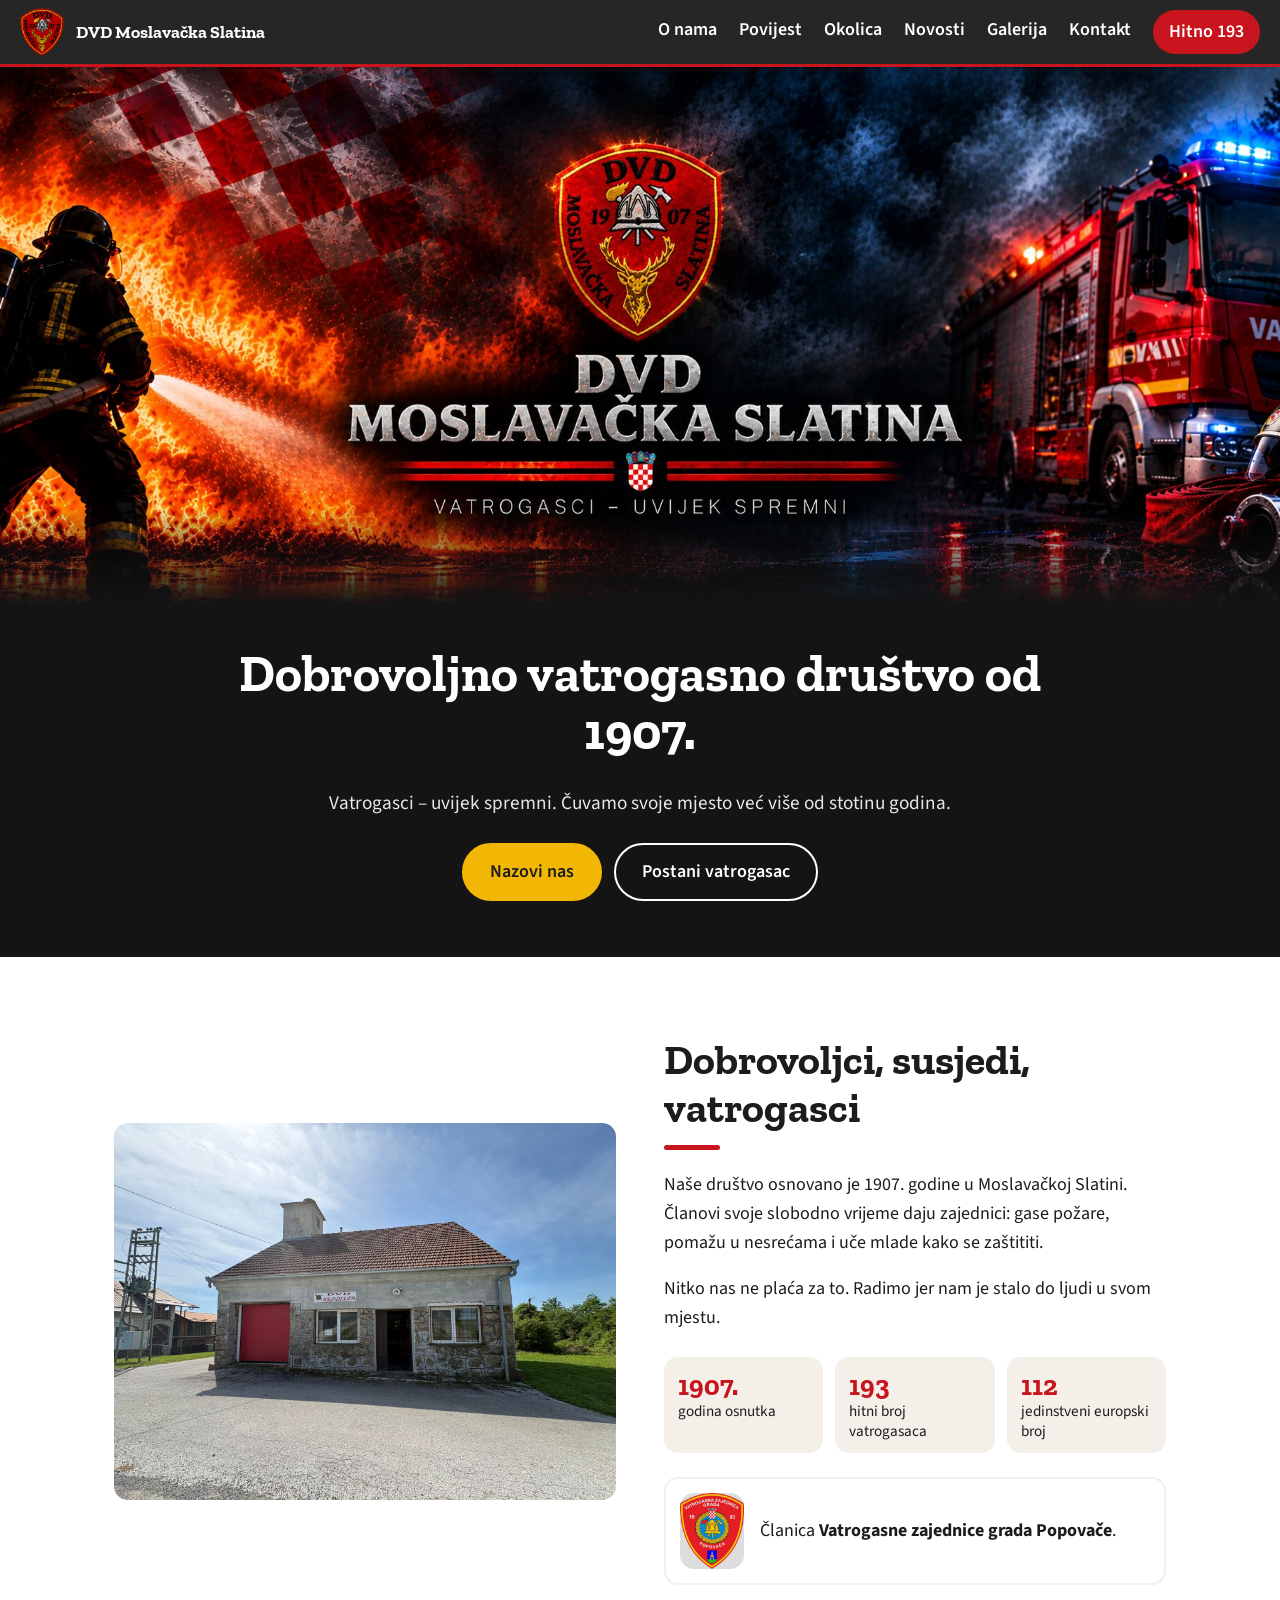
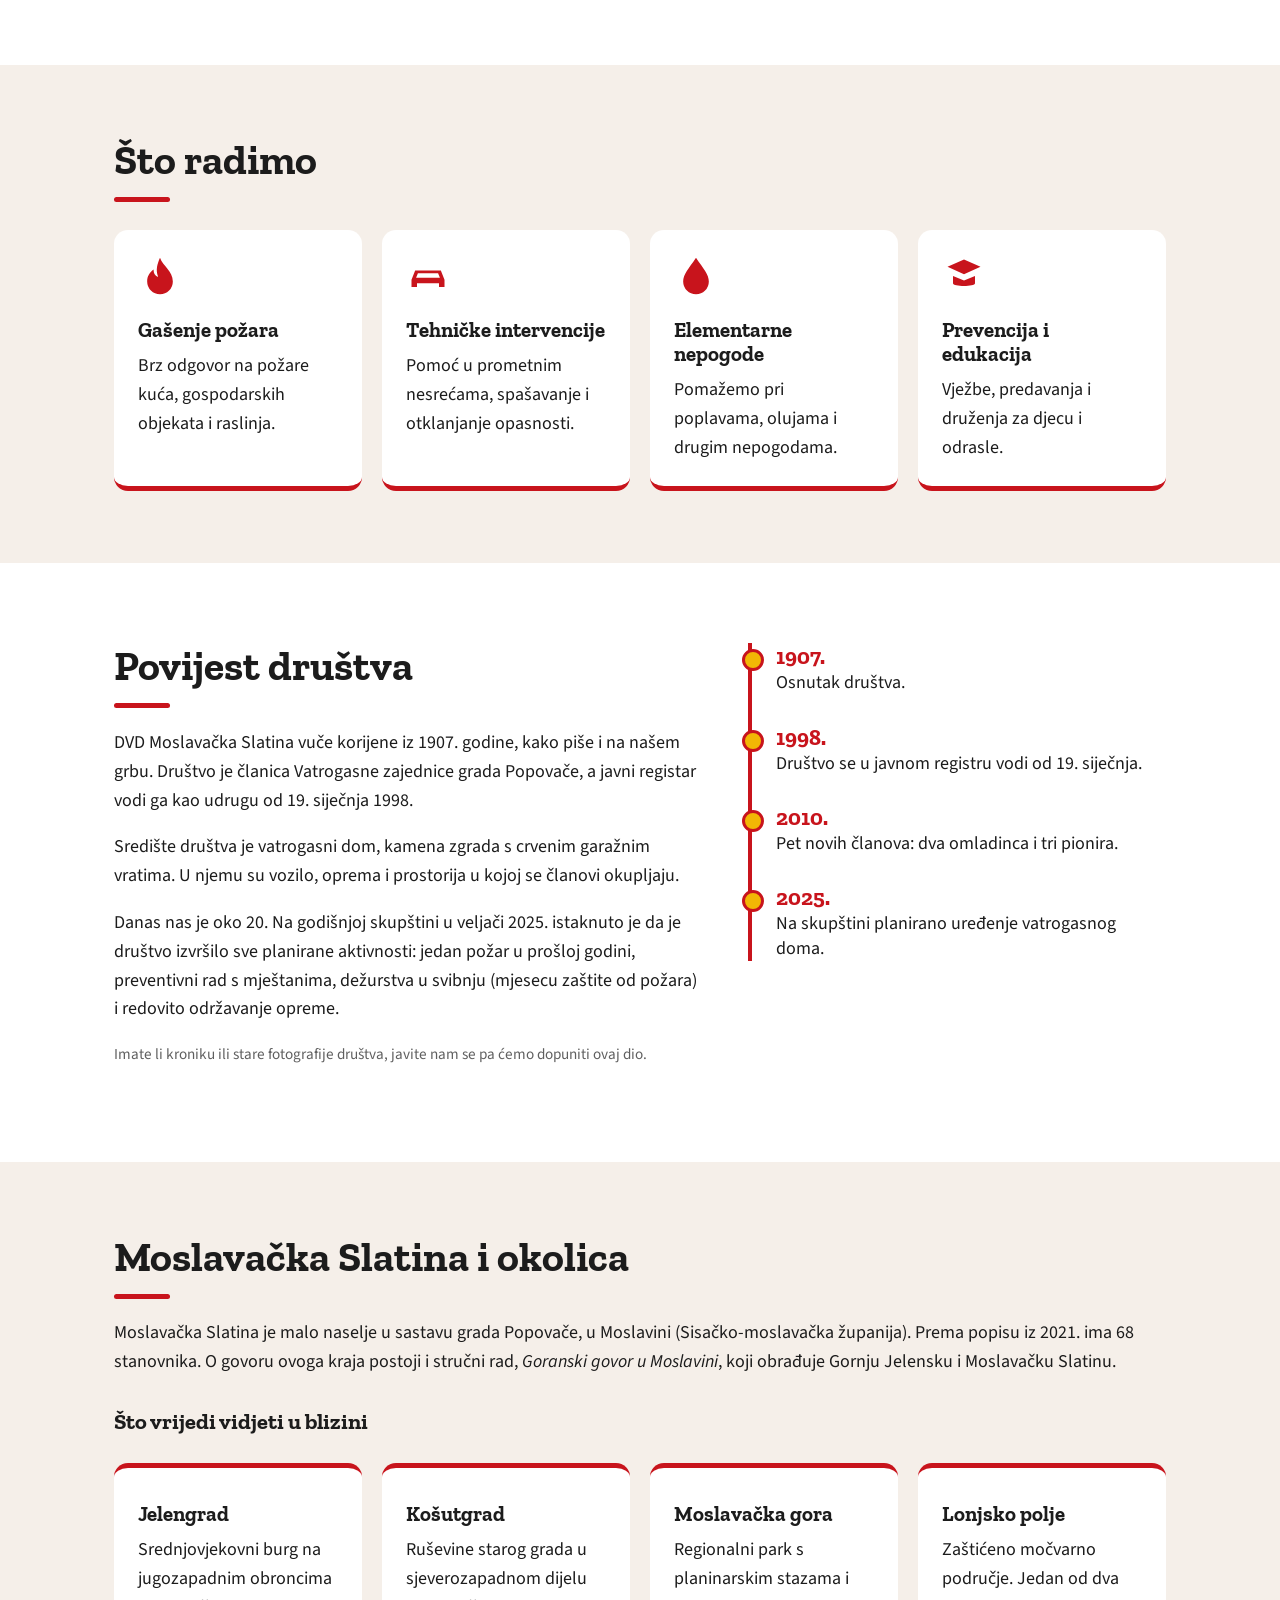
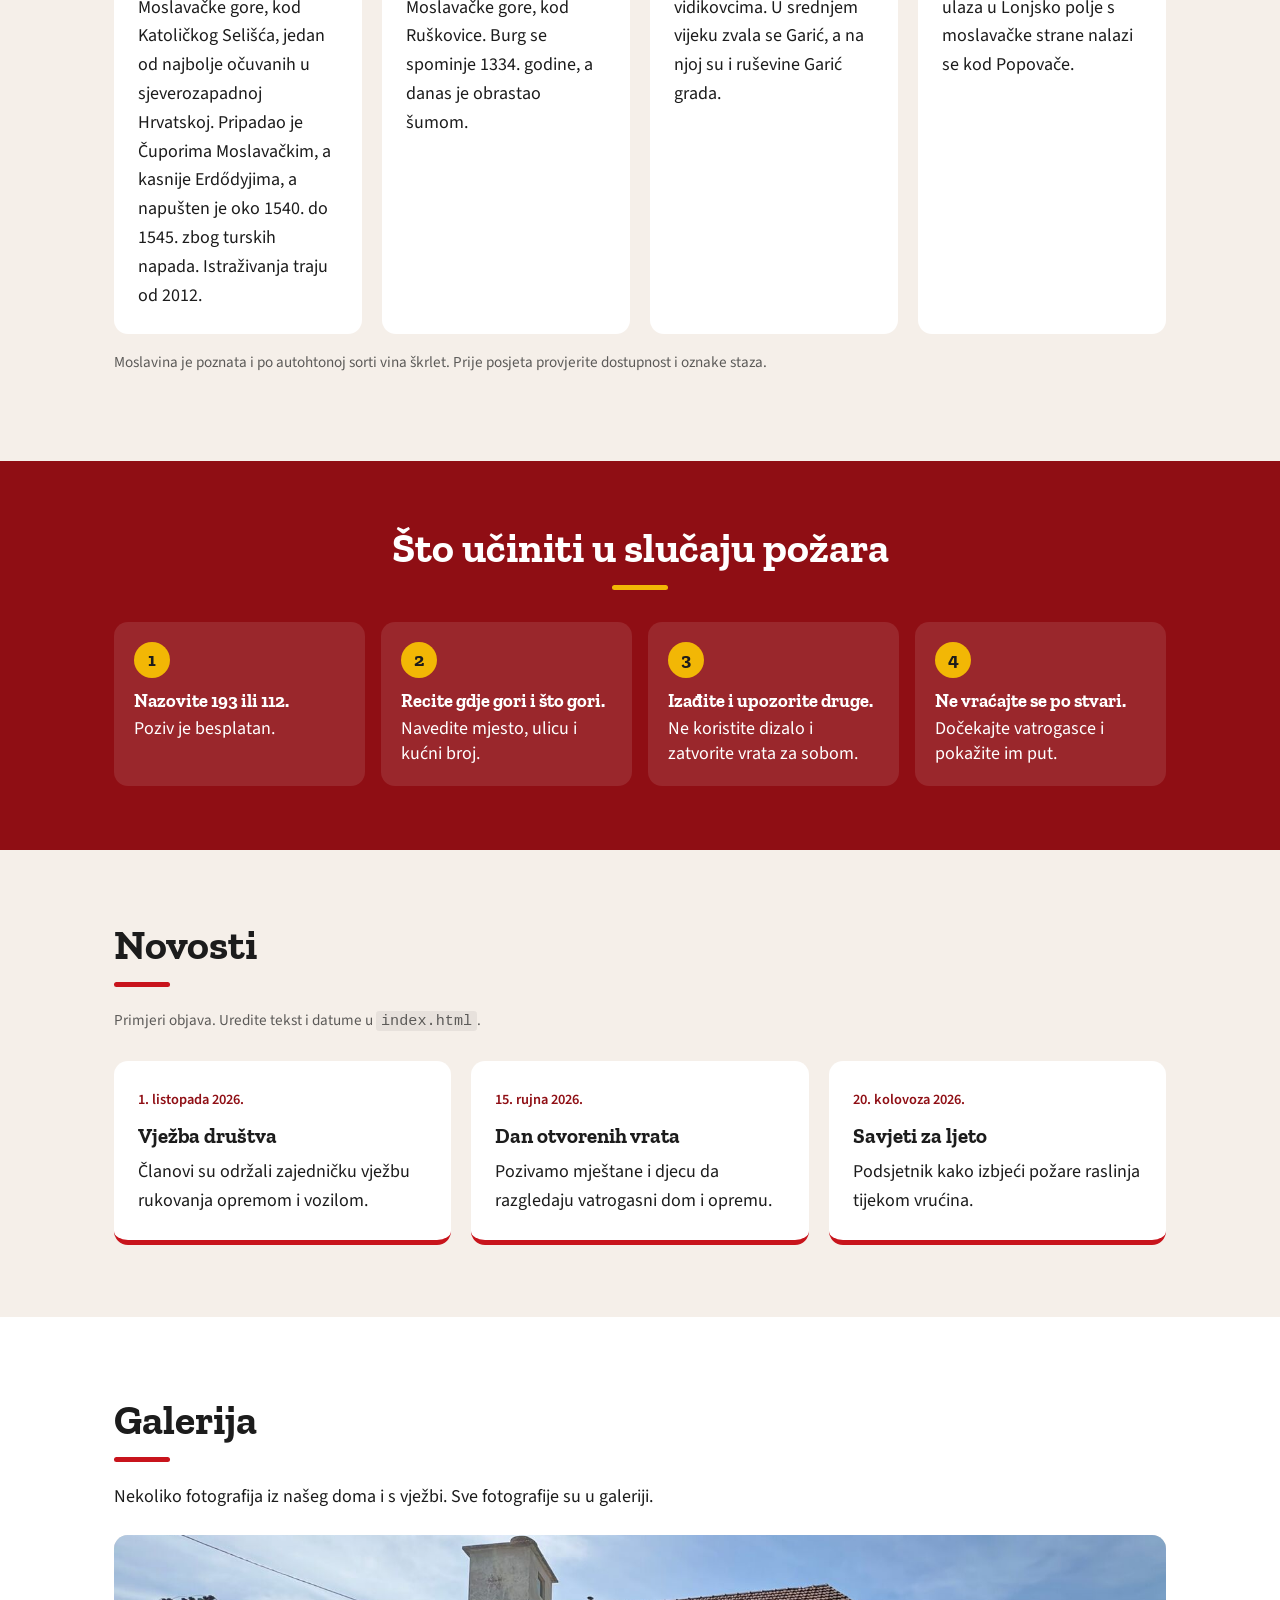
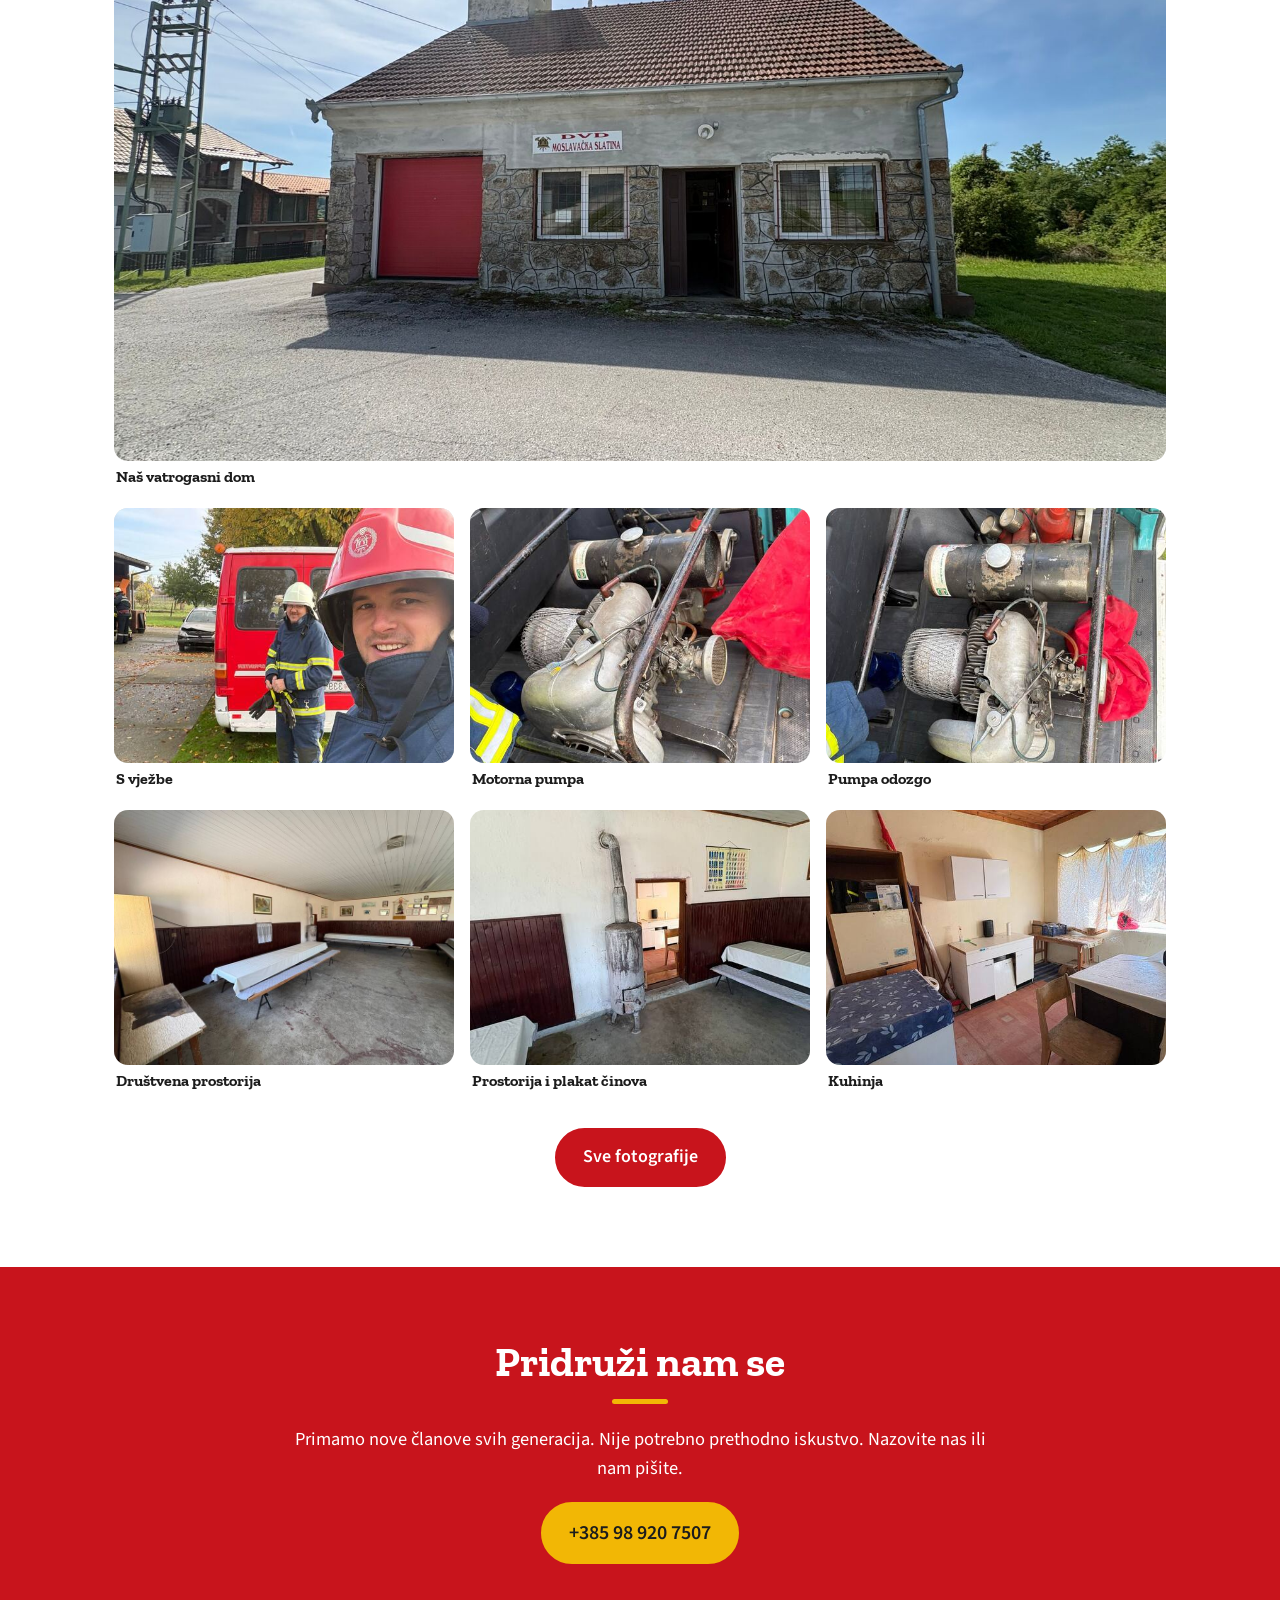
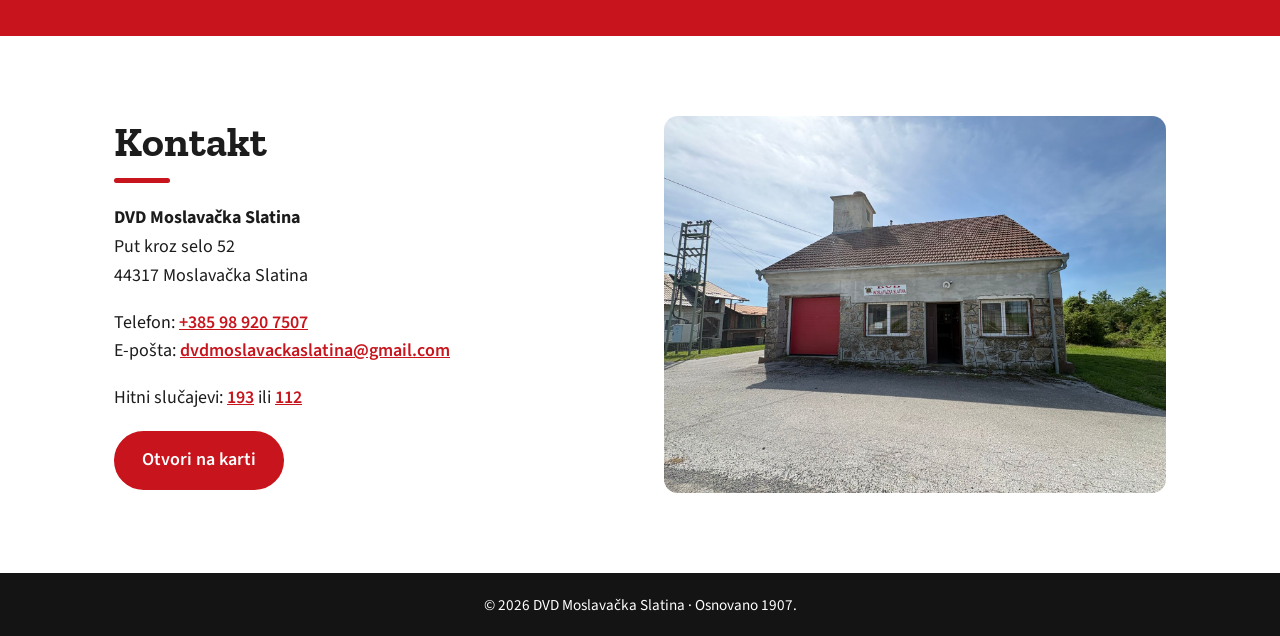
==== index.html @ f1a01f92 "initial commit" ====
<!DOCTYPE html>
<html lang="hr">
<head>
<meta charset="utf-8">
<meta name="viewport" content="width=device-width, initial-scale=1">
<title>DVD Moslavačka Slatina – Dobrovoljno vatrogasno društvo od 1907.</title>
<meta name="description" content="Dobrovoljno vatrogasno društvo Moslavačka Slatina. Vatrogasci – uvijek spremni od 1907. godine. Pridružite nam se.">
<meta name="theme-color" content="#c8141c">
<meta property="og:title" content="DVD Moslavačka Slatina">
<meta property="og:description" content="Vatrogasci – uvijek spremni. Dobrovoljno vatrogasno društvo od 1907.">
<meta property="og:image" content="assets/img/banner.jpg">
<link rel="icon" href="assets/img/favicon.svg" type="image/svg+xml">
<link rel="preconnect" href="https://fonts.googleapis.com">
<link rel="preconnect" href="https://fonts.gstatic.com" crossorigin>
<link href="https://fonts.googleapis.com/css2?family=Zilla+Slab:wght@500;700&family=Source+Sans+3:wght@400;600&display=swap" rel="stylesheet">
<link rel="stylesheet" href="assets/css/style.css">
</head>
<body>
<a class="skip" href="#sadrzaj">Preskoči na sadržaj</a>

<header class="top">
  <a class="brand" href="#"><img src="assets/img/logo.png" alt="" width="44" height="48"><span>DVD Moslavačka Slatina</span></a>
  <button class="burger" aria-label="Izbornik" aria-expanded="false" aria-controls="nav"><span></span></button>
  <nav id="nav" aria-label="Glavni izbornik">
    <a href="#o-nama">O nama</a><a href="#povijest">Povijest</a><a href="#okolica">Okolica</a><a href="#vijesti">Novosti</a><a href="galerija.html">Galerija</a><a href="#kontakt">Kontakt</a>
    <a class="call" href="tel:193">Hitno 193</a>
  </nav>
</header>

<main id="sadrzaj">
<section class="hero">
  <img src="assets/img/banner.jpg" alt="DVD Moslavačka Slatina – vatrogasac s mlazom vode, grb društva i vatrogasno vozilo" width="2056" height="765" fetchpriority="high">
  <div class="intro">
    <h1>Dobrovoljno vatrogasno društvo od 1907.</h1>
    <p>Vatrogasci – uvijek spremni. Čuvamo svoje mjesto već više od stotinu godina.</p>
    <div class="btns"><a class="btn" href="tel:+385989207507">Nazovi nas</a><a class="btn ghost" href="#pridruzi-se">Postani vatrogasac</a></div>
  </div>
</section>

<section id="o-nama" class="wrap split">
  <figure><img src="assets/img/dom.jpg" alt="Vatrogasni dom DVD Moslavačka Slatina s crvenim garažnim vratima" width="1600" height="1200" loading="lazy"></figure>
  <div>
    <h2>Dobrovoljci, susjedi, vatrogasci</h2>
    <p>Naše društvo osnovano je 1907. godine u Moslavačkoj Slatini. Članovi svoje slobodno vrijeme daju zajednici: gase požare, pomažu u nesrećama i uče mlade kako se zaštititi.</p>
    <p>Nitko nas ne plaća za to. Radimo jer nam je stalo do ljudi u svom mjestu.</p>
    <ul class="facts"><li><b>1907.</b> godina osnutka</li><li><b>193</b> hitni broj vatrogasaca</li><li><b>112</b> jedinstveni europski broj</li></ul>
    <div class="member"><img src="assets/img/vzg-popovaca.png" alt="Grb Vatrogasne zajednice grada Popovače" width="400" height="474" loading="lazy"><p>Članica <strong>Vatrogasne zajednice grada Popovače</strong>.</p></div>
  </div>
</section>

<section id="djelatnost" class="band">
  <div class="wrap">
    <h2>Što radimo</h2>
    <div class="grid">
      <article><svg viewBox="0 0 48 48" aria-hidden="true"><path d="M24 4c3 9 14 14 14 26a14 14 0 0 1-28 0c0-6 3-10 7-13 0 5 2 7 5 8-3-8-1-14 2-21z"/></svg><h3>Gašenje požara</h3><p>Brz odgovor na požare kuća, gospodarskih objekata i raslinja.</p></article>
      <article><svg viewBox="0 0 48 48" aria-hidden="true"><path d="M6 28l4-10h28l4 10v8h-6v-4H12v4H6zM13 21l-2 5h26l-2-5z"/></svg><h3>Tehničke intervencije</h3><p>Pomoć u prometnim nesrećama, spašavanje i otklanjanje opasnosti.</p></article>
      <article><svg viewBox="0 0 48 48" aria-hidden="true"><path d="M24 4C16 16 10 22 10 30a14 14 0 0 0 28 0c0-8-6-14-14-26z"/></svg><h3>Elementarne nepogode</h3><p>Pomažemo pri poplavama, olujama i drugim nepogodama.</p></article>
      <article><svg viewBox="0 0 48 48" aria-hidden="true"><path d="M24 6l18 8-18 8-18-8zM12 24v8c0 4 24 4 24 0v-8l-12 5z"/></svg><h3>Prevencija i edukacija</h3><p>Vježbe, predavanja i druženja za djecu i odrasle.</p></article>
    </div>
  </div>
</section>

<section id="povijest" class="wrap hist">
  <div>
    <h2>Povijest društva</h2>
    <p>DVD Moslavačka Slatina vuče korijene iz 1907. godine, kako piše i na našem grbu. Društvo je članica Vatrogasne zajednice grada Popovače, a javni registar vodi ga kao udrugu od 19. siječnja 1998.</p>
    <p>Središte društva je vatrogasni dom, kamena zgrada s crvenim garažnim vratima. U njemu su vozilo, oprema i prostorija u kojoj se članovi okupljaju.</p>
    <p>Danas nas je oko 20. Na godišnjoj skupštini u veljači 2025. istaknuto je da je društvo izvršilo sve planirane aktivnosti: jedan požar u prošloj godini, preventivni rad s mještanima, dežurstva u svibnju (mjesecu zaštite od požara) i redovito održavanje opreme.</p>
    <p class="note">Imate li kroniku ili stare fotografije društva, javite nam se pa ćemo dopuniti ovaj dio.</p>
  </div>
  <ol class="timeline">
    <li><b>1907.</b> Osnutak društva.</li>
    <li><b>1998.</b> Društvo se u javnom registru vodi od 19. siječnja.</li>
    <li><b>2010.</b> Pet novih članova: dva omladinca i tri pionira.</li>
    <li><b>2025.</b> Na skupštini planirano uređenje vatrogasnog doma.</li>
  </ol>
</section>

<section id="okolica" class="band">
  <div class="wrap">
    <h2>Moslavačka Slatina i okolica</h2>
    <p>Moslavačka Slatina je malo naselje u sastavu grada Popovače, u Moslavini (Sisačko-moslavačka županija). Prema popisu iz 2021. ima 68 stanovnika. O govoru ovoga kraja postoji i stručni rad, <i>Goranski govor u Moslavini</i>, koji obrađuje Gornju Jelensku i Moslavačku Slatinu.</p>
    <h3 class="sub">Što vrijedi vidjeti u blizini</h3>
    <div class="grid">
      <article><h3>Jelengrad</h3><p>Srednjovjekovni burg na jugozapadnim obroncima Moslavačke gore, kod Katoličkog Selišća, jedan od najbolje očuvanih u sjeverozapadnoj Hrvatskoj. Pripadao je Čuporima Moslavačkim, a kasnije Erdődyjima, a napušten je oko 1540. do 1545. zbog turskih napada. Istraživanja traju od 2012.</p></article>
      <article><h3>Košutgrad</h3><p>Ruševine starog grada u sjeverozapadnom dijelu Moslavačke gore, kod Ruškovice. Burg se spominje 1334. godine, a danas je obrastao šumom.</p></article>
      <article><h3>Moslavačka gora</h3><p>Regionalni park s planinarskim stazama i vidikovcima. U srednjem vijeku zvala se Garić, a na njoj su i ruševine Garić grada.</p></article>
      <article><h3>Lonjsko polje</h3><p>Zaštićeno močvarno područje. Jedan od dva ulaza u Lonjsko polje s moslavačke strane nalazi se kod Popovače.</p></article>
    </div>
    <p class="note">Moslavina je poznata i po autohtonoj sorti vina škrlet. Prije posjeta provjerite dostupnost i oznake staza.</p>
  </div>
</section>

<section id="u-slucaju-pozara" class="safe">
  <div class="wrap">
    <h2>Što učiniti u slučaju požara</h2>
    <ol>
      <li><b>Nazovite 193 ili 112.</b> Poziv je besplatan.</li>
      <li><b>Recite gdje gori i što gori.</b> Navedite mjesto, ulicu i kućni broj.</li>
      <li><b>Izađite i upozorite druge.</b> Ne koristite dizalo i zatvorite vrata za sobom.</li>
      <li><b>Ne vraćajte se po stvari.</b> Dočekajte vatrogasce i pokažite im put.</li>
    </ol>
  </div>
</section>

<section id="vijesti" class="band">
  <div class="wrap">
    <h2>Novosti</h2>
    <p class="note">Primjeri objava. Uredite tekst i datume u <code>index.html</code>.</p>
    <div class="grid news">
      <article><time datetime="2026-10-01">1. listopada 2026.</time><h3>Vježba društva</h3><p>Članovi su održali zajedničku vježbu rukovanja opremom i vozilom.</p></article>
      <article><time datetime="2026-09-15">15. rujna 2026.</time><h3>Dan otvorenih vrata</h3><p>Pozivamo mještane i djecu da razgledaju vatrogasni dom i opremu.</p></article>
      <article><time datetime="2026-08-20">20. kolovoza 2026.</time><h3>Savjeti za ljeto</h3><p>Podsjetnik kako izbjeći požare raslinja tijekom vrućina.</p></article>
    </div>
  </div>
</section>

<section id="galerija" class="wrap">
  <h2>Galerija</h2>
  <p>Nekoliko fotografija iz našeg doma i s vježbi. Sve fotografije su u galeriji.</p>
  <div class="gallery">
    <figure class="big"><img src="assets/img/dom.jpg" alt="Vatrogasni dom DVD Moslavačka Slatina" width="1600" height="1200" loading="lazy"><figcaption>Naš vatrogasni dom</figcaption></figure>
    <figure><img src="assets/img/galerija/thumb/vjezba.jpg" data-full="assets/img/galerija/full/vjezba.jpg" alt="Vatrogasac u kacigi i zaštitnoj odjeći na vježbi pored vozila" width="540" height="720" loading="lazy" style="object-position:60% 35%"><figcaption>S vježbe</figcaption></figure>
    <figure><img src="assets/img/galerija/thumb/pumpa-1.jpg" data-full="assets/img/galerija/full/pumpa-1.jpg" alt="Stara prijenosna motorna vatrogasna pumpa u vozilu" width="540" height="720" loading="lazy"><figcaption>Motorna pumpa</figcaption></figure>
    <figure><img src="assets/img/galerija/thumb/pumpa-2.jpg" data-full="assets/img/galerija/full/pumpa-2.jpg" alt="Motorna vatrogasna pumpa, pogled odozgo" width="540" height="720" loading="lazy"><figcaption>Pumpa odozgo</figcaption></figure>
    <figure><img src="assets/img/galerija/thumb/prostorija-1.jpg" data-full="assets/img/galerija/full/prostorija-1.jpg" alt="Društvena prostorija s klupama i priznanjima na zidu" width="720" height="540" loading="lazy"><figcaption>Društvena prostorija</figcaption></figure>
    <figure><img src="assets/img/galerija/thumb/prostorija-2.jpg" data-full="assets/img/galerija/full/prostorija-2.jpg" alt="Društvena prostorija s peći i plakatom vatrogasnih činova" width="540" height="720" loading="lazy"><figcaption>Prostorija i plakat činova</figcaption></figure>
    <figure><img src="assets/img/galerija/thumb/kuhinja.jpg" data-full="assets/img/galerija/full/kuhinja.jpg" alt="Kuhinja u vatrogasnom domu" width="540" height="720" loading="lazy"><figcaption>Kuhinja</figcaption></figure>
  </div>
  <p class="more"><a class="btn dk" href="galerija.html">Sve fotografije</a></p>
</section>

<section id="pridruzi-se" class="cta">
  <div class="wrap">
    <h2>Pridruži nam se</h2>
    <p>Primamo nove članove svih generacija. Nije potrebno prethodno iskustvo. Nazovite nas ili nam pišite.</p>
    <a class="btn" href="tel:+385989207507">+385 98 920 7507</a>
  </div>
</section>

<section id="kontakt" class="wrap split contact">
  <div>
    <h2>Kontakt</h2>
    <address>
      <p><strong>DVD Moslavačka Slatina</strong><br>Put kroz selo 52<br>44317 Moslavačka Slatina</p>
      <p>Telefon: <a href="tel:+385989207507">+385 98 920 7507</a><br>E-pošta: <a href="mailto:dvdmoslavackaslatina@gmail.com">dvdmoslavackaslatina@gmail.com</a></p>
      <p>Hitni slučajevi: <a href="tel:193">193</a> ili <a href="tel:112">112</a></p>
    </address>
    <a class="btn dk" href="https://www.google.com/maps/search/?api=1&query=Put+kroz+selo+52+Moslavačka+Slatina" target="_blank" rel="noopener">Otvori na karti</a>
  </div>
  <figure><img src="assets/img/dom.jpg" alt="Ulaz u vatrogasni dom" width="1600" height="1200" loading="lazy"></figure>
</section>
</main>

<footer><p>© <span id="y">2026</span> DVD Moslavačka Slatina · Osnovano 1907.</p></footer>

<div class="dock"><a href="tel:+385989207507">Nazovi</a><a href="mailto:dvdmoslavackaslatina@gmail.com">Pošalji e-poštu</a></div>

<script type="application/ld+json">{"@context":"https://schema.org","@type":"FireStation","name":"DVD Moslavačka Slatina","foundingDate":"1907","telephone":"+385989207507","email":"dvdmoslavackaslatina@gmail.com","address":{"@type":"PostalAddress","streetAddress":"Put kroz selo 52","postalCode":"44317","addressLocality":"Moslavačka Slatina","addressCountry":"HR"}}</script>
<script src="assets/js/site.js"></script>
<script src="assets/js/lightbox.js"></script>
<script>
document.querySelectorAll(".gallery").forEach(function(g){var im=[].slice.call(g.querySelectorAll("img")),L=im.map(function(i){return{full:i.dataset.full||i.src,alt:i.alt,caption:i.parentNode.querySelector("figcaption").textContent}});im.forEach(function(i,k){i.addEventListener("click",function(){openLightbox(L,k)})})});
</script>
</body>
</html>
---- assets/css/style.css ----
:root{--red:#c8141c;--dark-red:#8f0e14;--gold:#f2b705;--ink:#1c1c1c;--paper:#fff;--soft:#f5efe9;--r:14px;
--head:"Zilla Slab",Rockwell,Georgia,serif;--body:"Source Sans 3",system-ui,-apple-system,"Segoe UI",sans-serif}
*{box-sizing:border-box}html{scroll-behavior:smooth;scroll-padding-top:72px;-webkit-text-size-adjust:100%}
body{margin:0;font:18px/1.6 var(--body);color:var(--ink);background:var(--paper);overflow-x:hidden}
img{max-width:100%;height:auto;display:block}
a{color:inherit}a:focus-visible,.btn:focus-visible,button:focus-visible{outline:3px solid var(--gold);outline-offset:3px}
.skip{position:absolute;left:-999px}.skip:focus{left:8px;top:8px;background:#fff;padding:8px;z-index:20}
h1,h2,h3{font-family:var(--head);line-height:1.15;margin:0 0 .5em}h2{font-size:clamp(1.8rem,4vw,2.6rem)}

.top{position:sticky;top:0;z-index:10;display:flex;justify-content:space-between;align-items:center;padding:8px 20px;background:rgba(20,20,20,.92);backdrop-filter:blur(10px);-webkit-backdrop-filter:blur(10px);color:#fff;border-bottom:3px solid var(--red)}
.brand{display:flex;align-items:center;gap:12px;text-decoration:none;font:700 1.1rem var(--head)}
.brand img{height:48px;width:auto}
nav{display:flex;align-items:center;gap:22px}nav a{text-decoration:none;font-weight:600;padding:4px 0;border-bottom:3px solid transparent}
nav a:hover{border-color:var(--gold)}nav .call{background:var(--red);padding:8px 16px;border:0;border-radius:99px}nav .call:hover{background:var(--gold);color:var(--ink)}
.burger{display:none;width:44px;height:44px;background:none;border:0;cursor:pointer;position:relative}
.burger span,.burger span::before,.burger span::after{position:absolute;left:10px;width:24px;height:3px;background:#fff;border-radius:2px;content:"";transition:.2s}
.burger span{top:20px}.burger span::before{left:0;top:-8px}.burger span::after{left:0;top:8px}

.hero{background:#141414;color:#fff}
.hero>img{width:100%;height:clamp(240px,42vw,560px);object-fit:cover;object-position:center}
.intro{max-width:900px;margin:0 auto;padding:40px 24px 56px;text-align:center}
.intro h1{font-size:clamp(1.9rem,5vw,3.2rem)}.intro p{font-size:1.2rem;opacity:.9}
.btns{display:flex;gap:12px;flex-wrap:wrap;justify-content:center;margin-top:24px}
.btn{display:inline-block;background:var(--gold);color:var(--ink);font-weight:600;text-decoration:none;padding:13px 26px;border:2px solid var(--gold);border-radius:99px;transition:.2s}
.btn:hover{background:#fff;border-color:#fff}.btn.ghost{background:transparent;color:#fff;border-color:#fff}.btn.ghost:hover{background:#fff;color:var(--ink)}
.btn.dk{background:var(--red);border-color:var(--red);color:#fff}.btn.dk:hover{background:var(--dark-red);border-color:var(--dark-red)}

.wrap{max-width:1100px;margin:0 auto;padding:80px 24px}
.split{display:grid;grid-template-columns:1fr 1fr;gap:48px;align-items:center}
.split figure,.gallery figure{margin:0}.split img,.gallery img{width:100%;border-radius:var(--r);background:#ddd}
.facts{list-style:none;padding:0;margin:24px 0 0;display:flex;gap:12px;flex-wrap:wrap}
.facts li{flex:1 1 120px;background:var(--soft);border-radius:var(--r);padding:12px 14px;font-size:.95rem;line-height:1.3}
.facts b{display:block;font:700 1.7rem var(--head);color:var(--red)}
.band{background:var(--soft)}.band .wrap{padding-top:72px;padding-bottom:72px}
.grid{display:grid;grid-template-columns:repeat(auto-fit,minmax(230px,1fr));gap:20px;margin-top:28px}
.grid article{background:#fff;border-radius:var(--r);padding:24px;border-bottom:5px solid var(--red);transition:transform .2s}
.grid article:hover{transform:translateY(-4px)}
.grid svg{width:44px;height:44px;fill:var(--red)}.grid h3{font-size:1.3rem;margin-top:10px}.grid p{margin:0}
.note{font-size:.95rem;opacity:.7}code{background:rgba(0,0,0,.08);padding:1px 5px;border-radius:3px}
.gallery{display:grid;grid-template-columns:repeat(3,1fr);gap:16px;margin-top:24px}
.gallery .big{grid-column:span 2;grid-row:span 2}.gallery .big img{height:100%;object-fit:cover}
.gallery figcaption{font:700 1rem var(--head);padding:6px 2px}
.news time{font-size:.9rem;color:var(--dark-red);font-weight:600}
.cta{background:var(--red);color:#fff;text-align:center}.cta .wrap{max-width:760px;padding:72px 24px}
.cta p{font-size:1.15rem}.cta .btn{font-size:1.25rem}
address{font-style:normal}.contact a:not(.btn){color:var(--red);font-weight:600}
footer{background:#141414;color:#fff;text-align:center;padding:20px;font-size:.95rem}footer p{margin:0}
.dock{display:none}

@media(max-width:980px){
  .burger{display:block}
  nav{position:absolute;left:0;right:0;top:100%;flex-direction:column;align-items:stretch;gap:0;background:#141414;padding:8px 20px 16px;display:none}
  nav.open{display:flex}nav a{padding:14px 0;border-bottom:1px solid rgba(255,255,255,.12)}nav .call{text-align:center;margin-top:12px;border-radius:99px}
  .split{grid-template-columns:1fr;gap:28px}.wrap{padding:56px 20px}.contact figure{order:-1}
  .gallery{grid-template-columns:1fr 1fr;gap:12px}.gallery .big{grid-column:span 2;grid-row:auto}.gallery .big img{height:auto}
  .intro{padding:32px 20px 40px}
  .dock{display:grid;grid-template-columns:1fr 1fr;position:fixed;left:0;right:0;bottom:0;z-index:9;background:#141414;border-top:3px solid var(--red);padding-bottom:env(safe-area-inset-bottom)}
  .dock a{text-align:center;padding:14px 8px;color:#fff;text-decoration:none;font-weight:600}.dock a:first-child{background:var(--red)}
  footer{padding-bottom:76px}
}
@media(prefers-reduced-motion:reduce){html{scroll-behavior:auto}*{transition:none!important}}
.hero>img{-webkit-mask-image:linear-gradient(#000 82%,transparent);mask-image:linear-gradient(#000 82%,transparent)}
.intro{position:relative}
h2::after{content:"";display:block;width:56px;height:5px;background:var(--red);border-radius:3px;margin-top:12px}
.cta h2::after,.safe h2::after{background:var(--gold);margin-left:auto;margin-right:auto}
.member{display:flex;align-items:center;gap:16px;margin-top:24px;padding:14px;border:2px solid var(--soft);border-radius:var(--r)}
.member img{width:64px;height:auto}.member p{margin:0;line-height:1.35}
.safe{background:var(--dark-red);color:#fff}.safe .wrap{padding-top:64px;padding-bottom:64px}.safe h2{text-align:center}
.safe ol{list-style:none;counter-reset:s;margin:32px 0 0;padding:0;display:grid;grid-template-columns:repeat(auto-fit,minmax(220px,1fr));gap:16px}
.safe li{counter-increment:s;background:rgba(255,255,255,.1);border-radius:var(--r);padding:20px;line-height:1.4}
.safe li::before{content:counter(s);display:grid;place-items:center;width:36px;height:36px;margin-bottom:12px;background:var(--gold);color:var(--ink);font:700 1.2rem var(--head);border-radius:50%}
.safe b{display:block;font:700 1.15rem var(--head);margin-bottom:4px}
.gallery img{cursor:zoom-in;transition:transform .25s}.gallery figure:hover img{transform:scale(1.02)}
dialog{border:0;padding:0;background:transparent;max-width:94vw;max-height:92vh;overflow:visible}dialog::backdrop{background:rgba(0,0,0,.85)}
dialog img{max-width:94vw;max-height:88vh;border-radius:var(--r);background:#fff}
dialog .x{position:absolute;right:6px;top:6px;width:44px;height:44px;border:0;border-radius:50%;background:#fff;font-size:1.8rem;line-height:1;cursor:pointer}
.gallery figure:not(.big) img{aspect-ratio:4/3;object-fit:cover}

.hist{display:grid;grid-template-columns:1.4fr 1fr;gap:48px;align-items:start}
.timeline{list-style:none;margin:0;padding:0 0 0 24px;border-left:4px solid var(--red)}
.timeline li{position:relative;padding:0 0 28px;line-height:1.4}.timeline li:last-child{padding-bottom:0}
.timeline li::before{content:"";position:absolute;left:-34px;top:6px;width:16px;height:16px;border-radius:50%;background:var(--gold);border:3px solid var(--red)}
.timeline b{display:block;font:700 1.4rem var(--head);color:var(--red)}
.sub{margin-top:32px;font-size:1.4rem}
#okolica .grid article{border-bottom:0;border-top:5px solid var(--red)}
@media(max-width:820px){.hist{grid-template-columns:1fr;gap:32px}}

.split>*,.hist>*{min-width:0}address,.contact a,.contact p{overflow-wrap:anywhere}
@media(max-width:980px){.split{grid-template-columns:minmax(0,1fr)}}
@media(max-width:820px){.hist{grid-template-columns:minmax(0,1fr)}}
.gallery .big{display:flex;flex-direction:column;min-height:0}
.gallery .big img{flex:1 1 0;min-height:0;height:auto;width:100%;object-fit:cover}
.gallery .big figcaption{flex:none}
@media(max-width:980px){.gallery .big img{flex:none;aspect-ratio:4/3}}
.gallery .big{grid-column:1/-1;grid-row:auto}
.gallery .big img{flex:none;aspect-ratio:16/8;height:auto;object-position:center 60%}
@media(max-width:980px){.gallery .big img{aspect-ratio:4/3}}

dialog[open]{display:flex;flex-direction:column;align-items:center;gap:10px}
dialog img{max-height:80vh;object-fit:contain}
dialog .cap{color:#fff;margin:0;text-align:center}
dialog .nav{position:absolute;top:calc(50% - 40px);width:44px;height:64px;border:0;border-radius:10px;background:rgba(255,255,255,.9);font-size:2rem;line-height:1;cursor:pointer}
dialog .prev{left:6px}dialog .next{right:6px}dialog.single .nav{display:none}
.gpage{padding-top:56px;min-height:70vh}.gpage h1{font-size:clamp(2rem,5vw,3rem)}
.g-page button{display:block;width:100%;padding:0;border:0;background:none;cursor:zoom-in;border-radius:var(--r)}
.g-page figure img{aspect-ratio:4/3;object-fit:cover}
.gallery.g-page{margin-top:28px}
.pager{display:flex;flex-wrap:wrap;gap:8px;justify-content:center;align-items:center;margin-top:36px}
.pager a{min-width:44px;height:44px;padding:0 14px;display:inline-grid;place-items:center;border-radius:99px;border:2px solid var(--red);color:var(--red);font-weight:600;text-decoration:none}
.pager a:hover{background:var(--soft)}.pager a[aria-current]{background:var(--red);color:#fff}
.more{text-align:center;margin:32px 0 0}
nav a[aria-current=page]{border-color:var(--gold)}
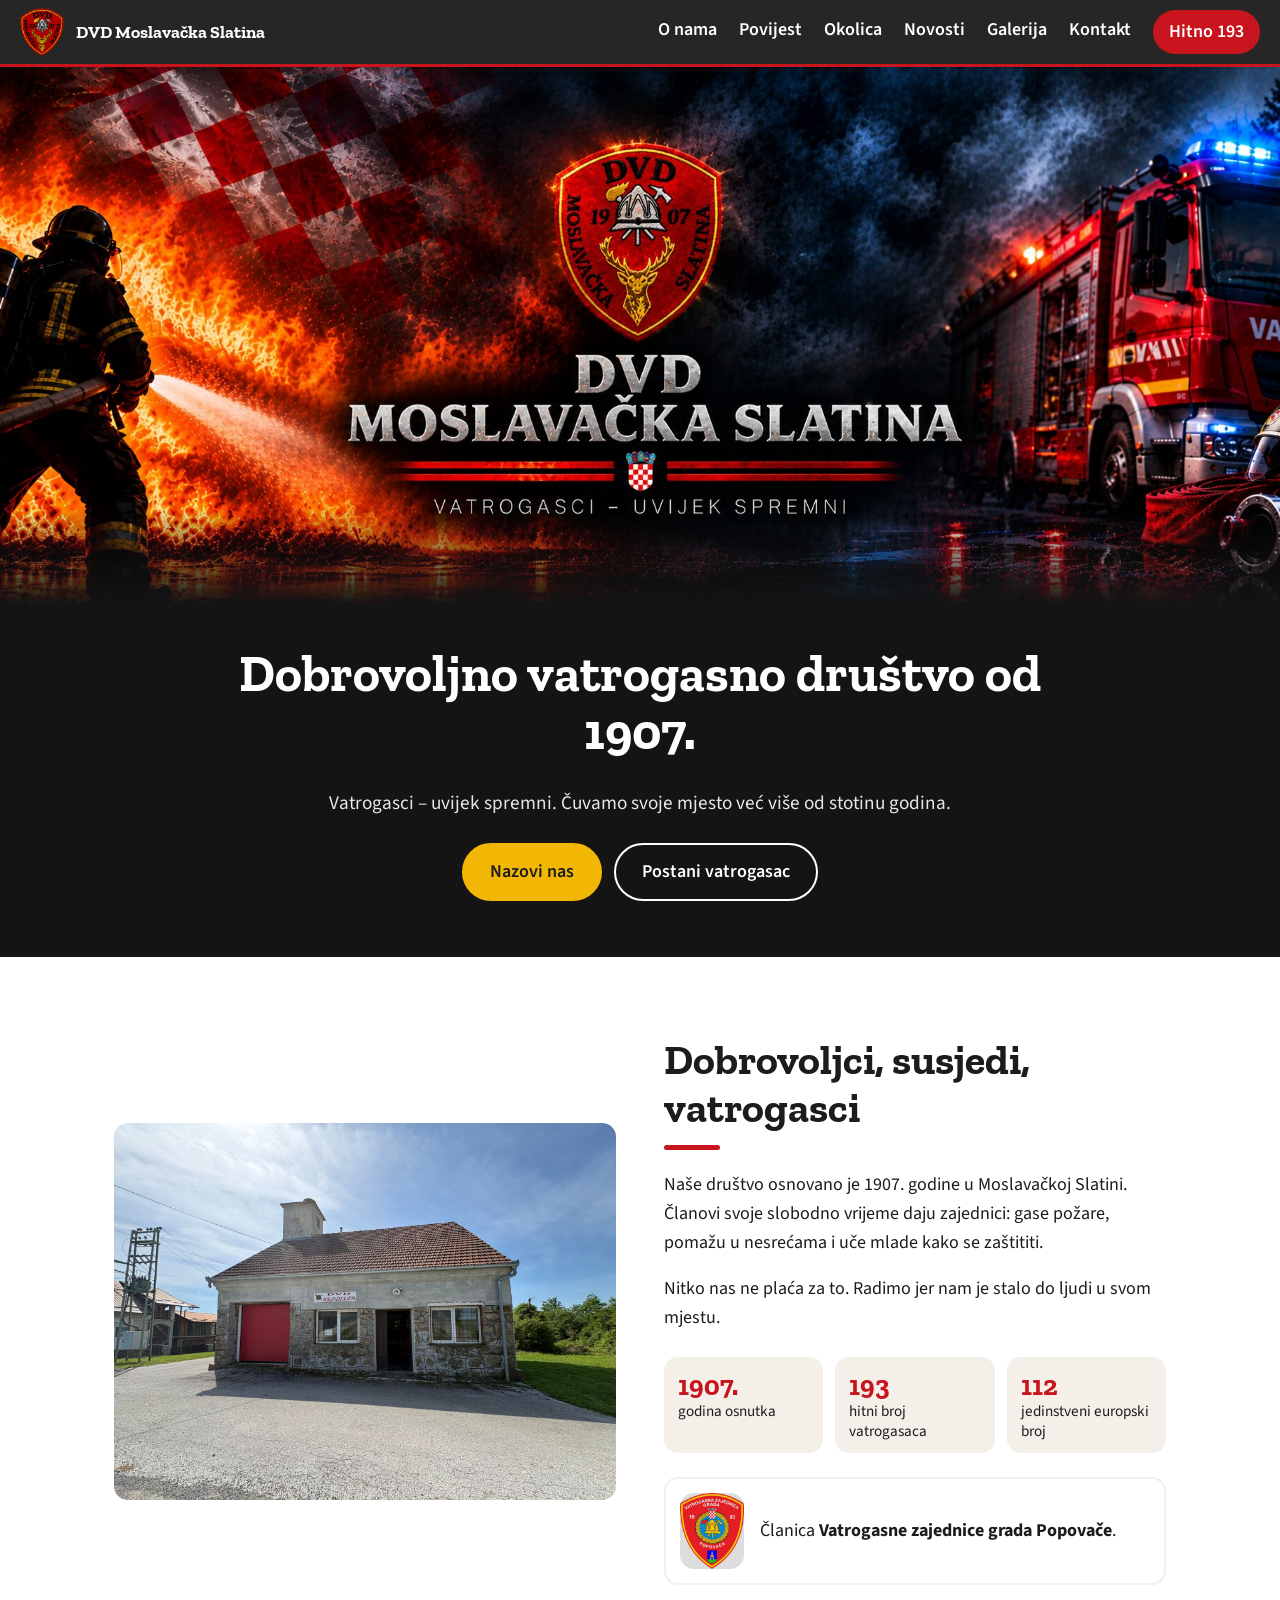
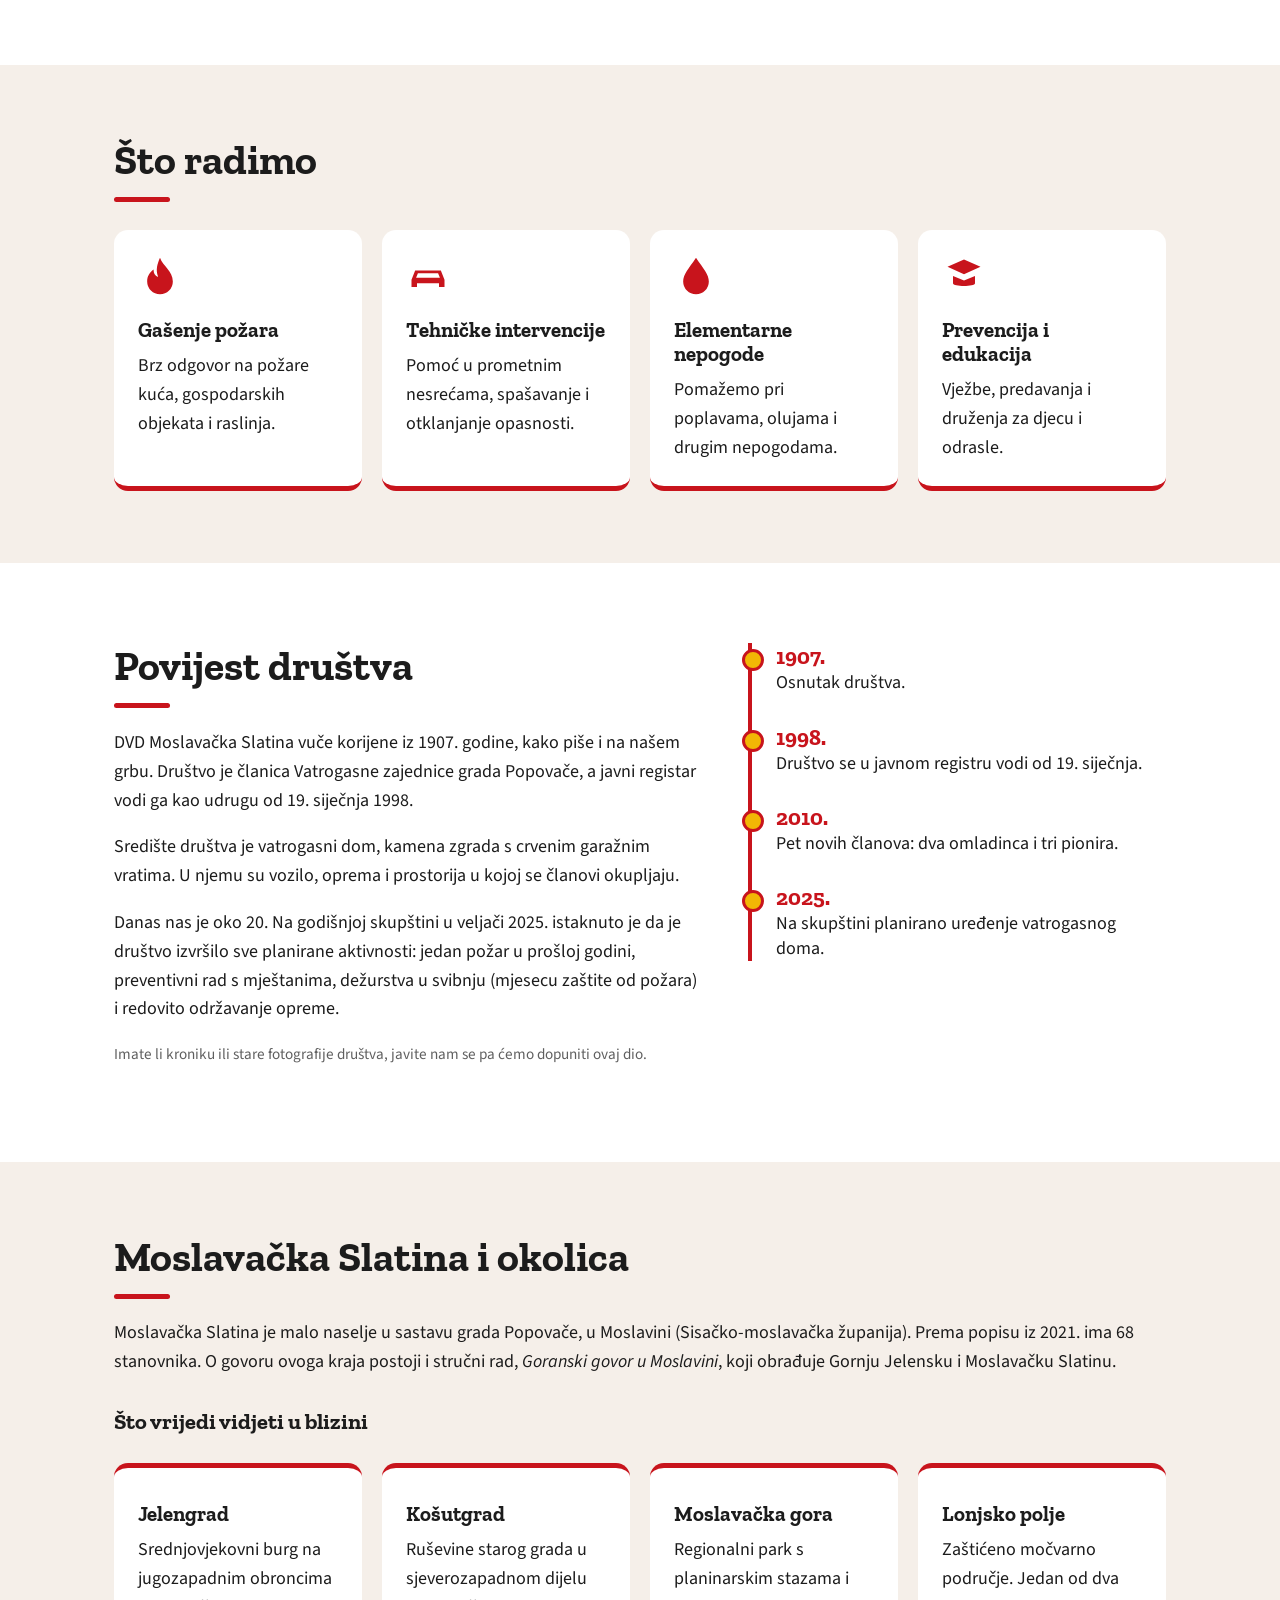
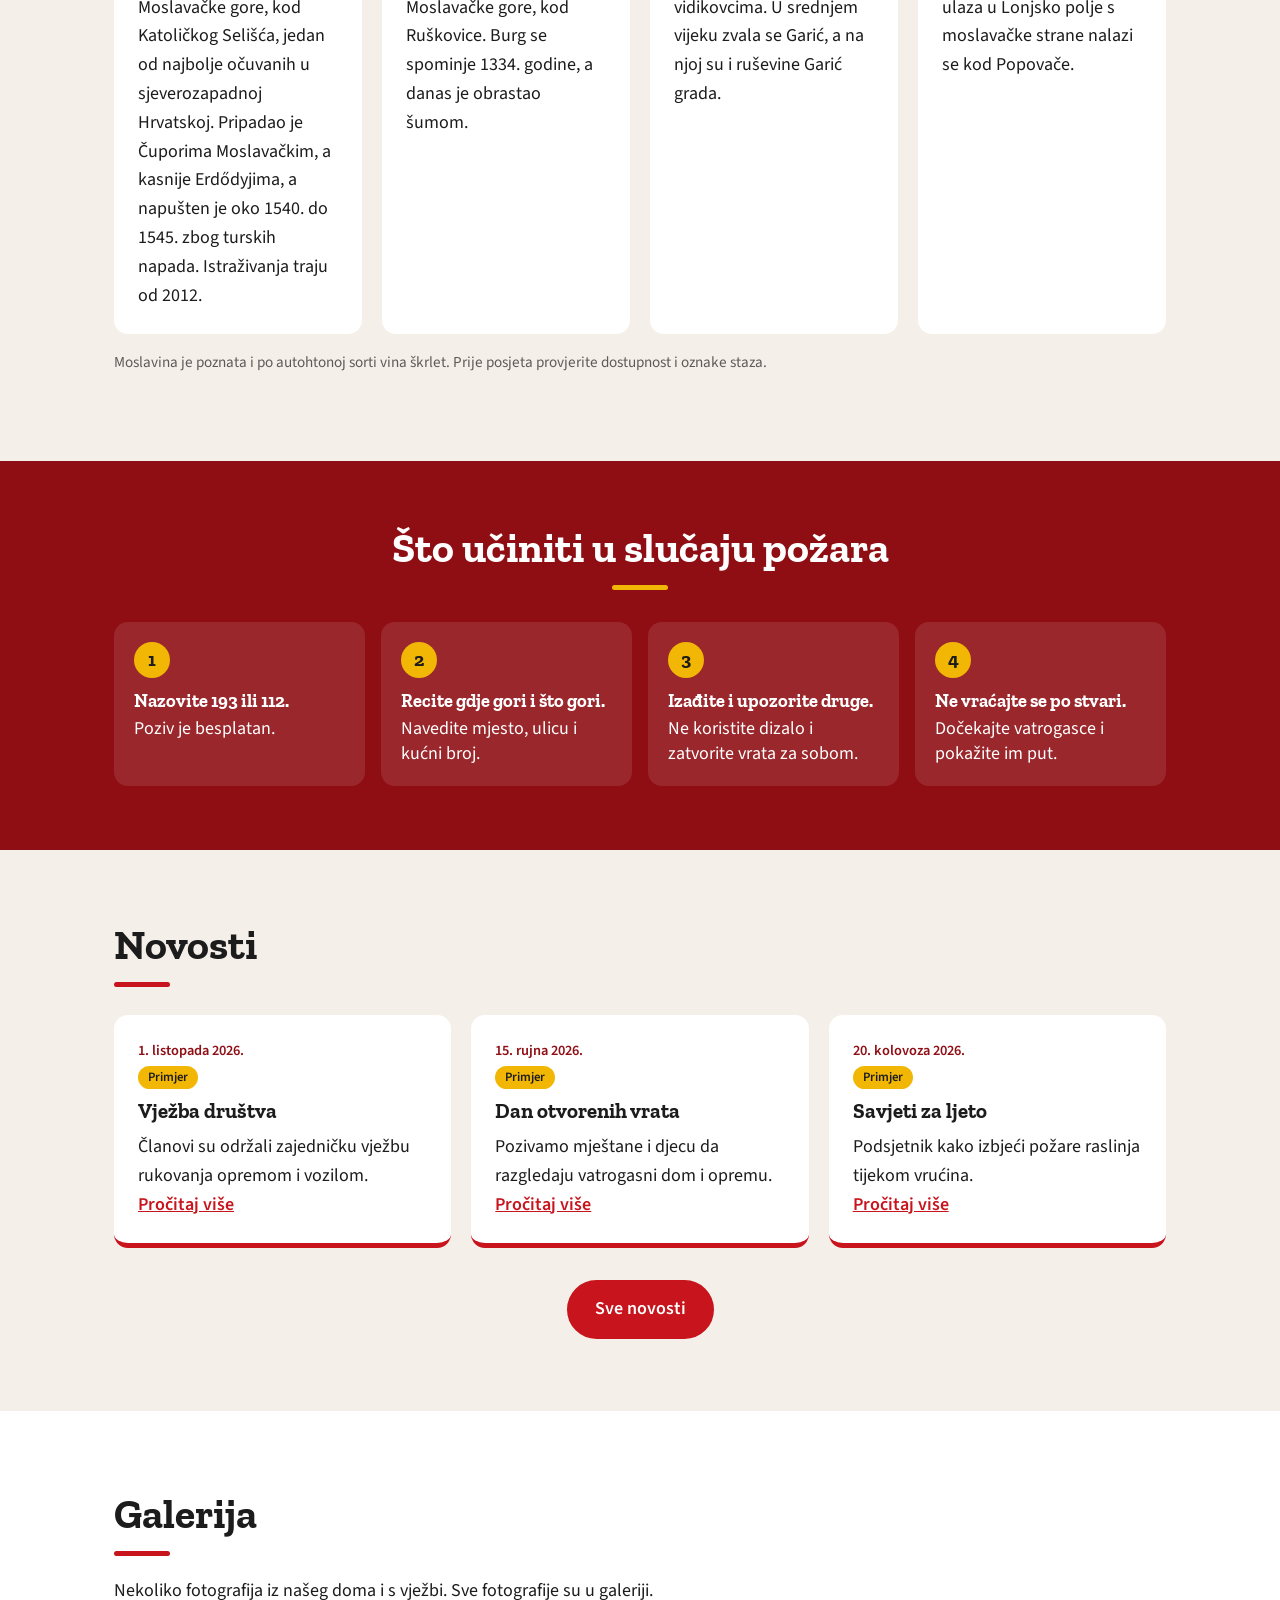
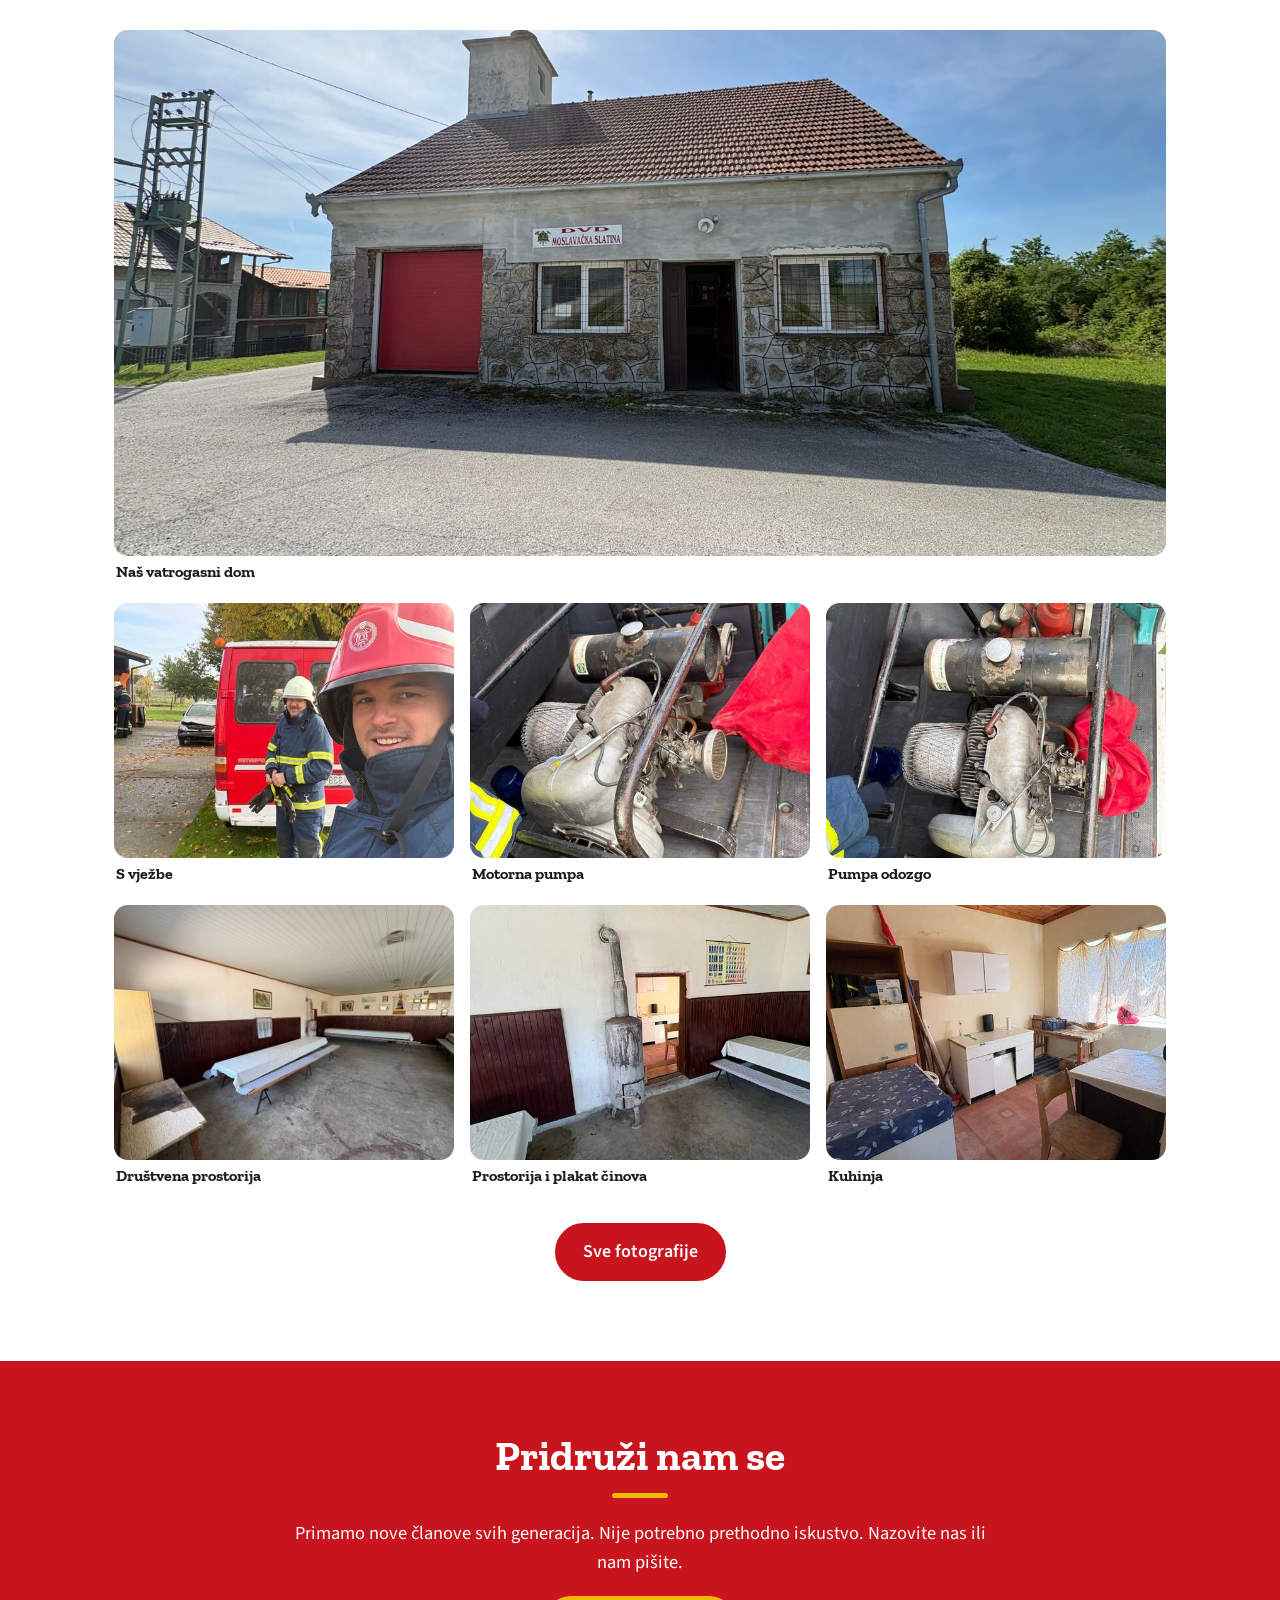
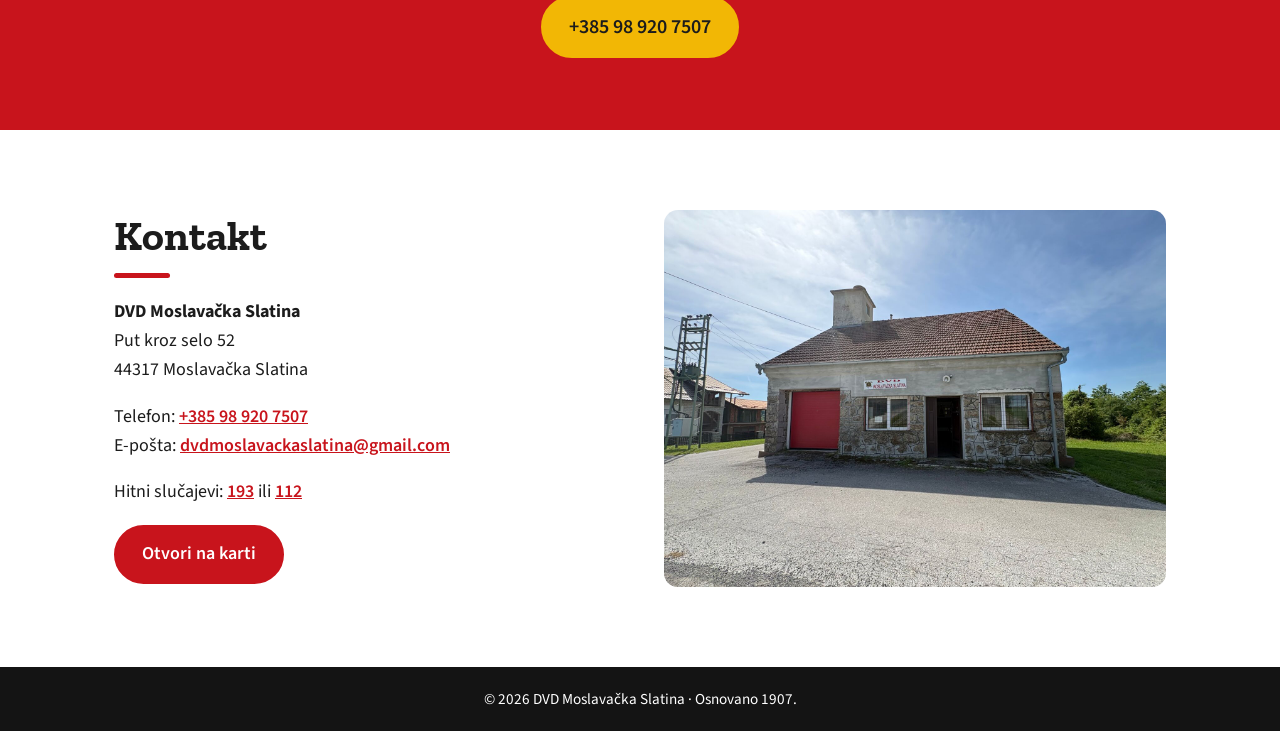
==== commit 1c20c276: "added Novosti section and admin access" ====
--- a/index.html
+++ b/index.html
@@ -22,7 +22,7 @@
   <a class="brand" href="#"><img src="assets/img/logo.png" alt="" width="44" height="48"><span>DVD Moslavačka Slatina</span></a>
   <button class="burger" aria-label="Izbornik" aria-expanded="false" aria-controls="nav"><span></span></button>
   <nav id="nav" aria-label="Glavni izbornik">
-    <a href="#o-nama">O nama</a><a href="#povijest">Povijest</a><a href="#okolica">Okolica</a><a href="#vijesti">Novosti</a><a href="galerija.html">Galerija</a><a href="#kontakt">Kontakt</a>
+    <a href="#o-nama">O nama</a><a href="#povijest">Povijest</a><a href="#okolica">Okolica</a><a href="novosti.html">Novosti</a><a href="galerija.html">Galerija</a><a href="#kontakt">Kontakt</a>
     <a class="call" href="tel:193">Hitno 193</a>
   </nav>
 </header>
@@ -106,12 +106,9 @@
 <section id="vijesti" class="band">
   <div class="wrap">
     <h2>Novosti</h2>
-    <p class="note">Primjeri objava. Uredite tekst i datume u <code>index.html</code>.</p>
-    <div class="grid news">
-      <article><time datetime="2026-10-01">1. listopada 2026.</time><h3>Vježba društva</h3><p>Članovi su održali zajedničku vježbu rukovanja opremom i vozilom.</p></article>
-      <article><time datetime="2026-09-15">15. rujna 2026.</time><h3>Dan otvorenih vrata</h3><p>Pozivamo mještane i djecu da razgledaju vatrogasni dom i opremu.</p></article>
-      <article><time datetime="2026-08-20">20. kolovoza 2026.</time><h3>Savjeti za ljeto</h3><p>Podsjetnik kako izbjeći požare raslinja tijekom vrućina.</p></article>
-    </div>
+    <div class="grid news" id="news-preview"></div>
+    <noscript><p>Novosti su na stranici <a href="novosti.html">Novosti</a>.</p></noscript>
+    <p class="more"><a class="btn dk" href="novosti.html">Sve novosti</a></p>
   </div>
 </section>
 
@@ -159,6 +156,8 @@
 <script type="application/ld+json">{"@context":"https://schema.org","@type":"FireStation","name":"DVD Moslavačka Slatina","foundingDate":"1907","telephone":"+385989207507","email":"dvdmoslavackaslatina@gmail.com","address":{"@type":"PostalAddress","streetAddress":"Put kroz selo 52","postalCode":"44317","addressLocality":"Moslavačka Slatina","addressCountry":"HR"}}</script>
 <script src="assets/js/site.js"></script>
 <script src="assets/js/lightbox.js"></script>
+<script src="assets/js/news-data.js"></script>
+<script src="assets/js/news.js"></script>
 <script>
 document.querySelectorAll(".gallery").forEach(function(g){var im=[].slice.call(g.querySelectorAll("img")),L=im.map(function(i){return{full:i.dataset.full||i.src,alt:i.alt,caption:i.parentNode.querySelector("figcaption").textContent}});im.forEach(function(i,k){i.addEventListener("click",function(){openLightbox(L,k)})})});
 </script>
--- a/assets/css/style.css
+++ b/assets/css/style.css
@@ -110,3 +110,9 @@
 .pager a:hover{background:var(--soft)}.pager a[aria-current]{background:var(--red);color:#fff}
 .more{text-align:center;margin:32px 0 0}
 nav a[aria-current=page]{border-color:var(--gold)}
+.news article{display:flex;flex-direction:column}.news .nimg,.newslist .nimg{width:100%;height:auto;aspect-ratio:16/9;object-fit:cover;border-radius:10px;margin-bottom:14px}
+.news time{display:block}.tag{display:inline-block;margin:4px 0 0;padding:1px 10px;border-radius:99px;background:var(--gold);color:var(--ink);font-size:.8rem;font-weight:600;width:max-content}
+.rm{margin-top:auto;color:var(--red);font-weight:600}
+.newslist{display:grid;gap:20px;margin-top:28px;max-width:780px}
+.newslist .card{background:var(--soft);border-radius:var(--r);padding:24px;border-left:6px solid var(--red)}
+.newslist .card h3{font-size:1.5rem;margin-top:6px}.newslist .card p{margin:0 0 .8em}.newslist .card.hl{outline:3px solid var(--gold)}
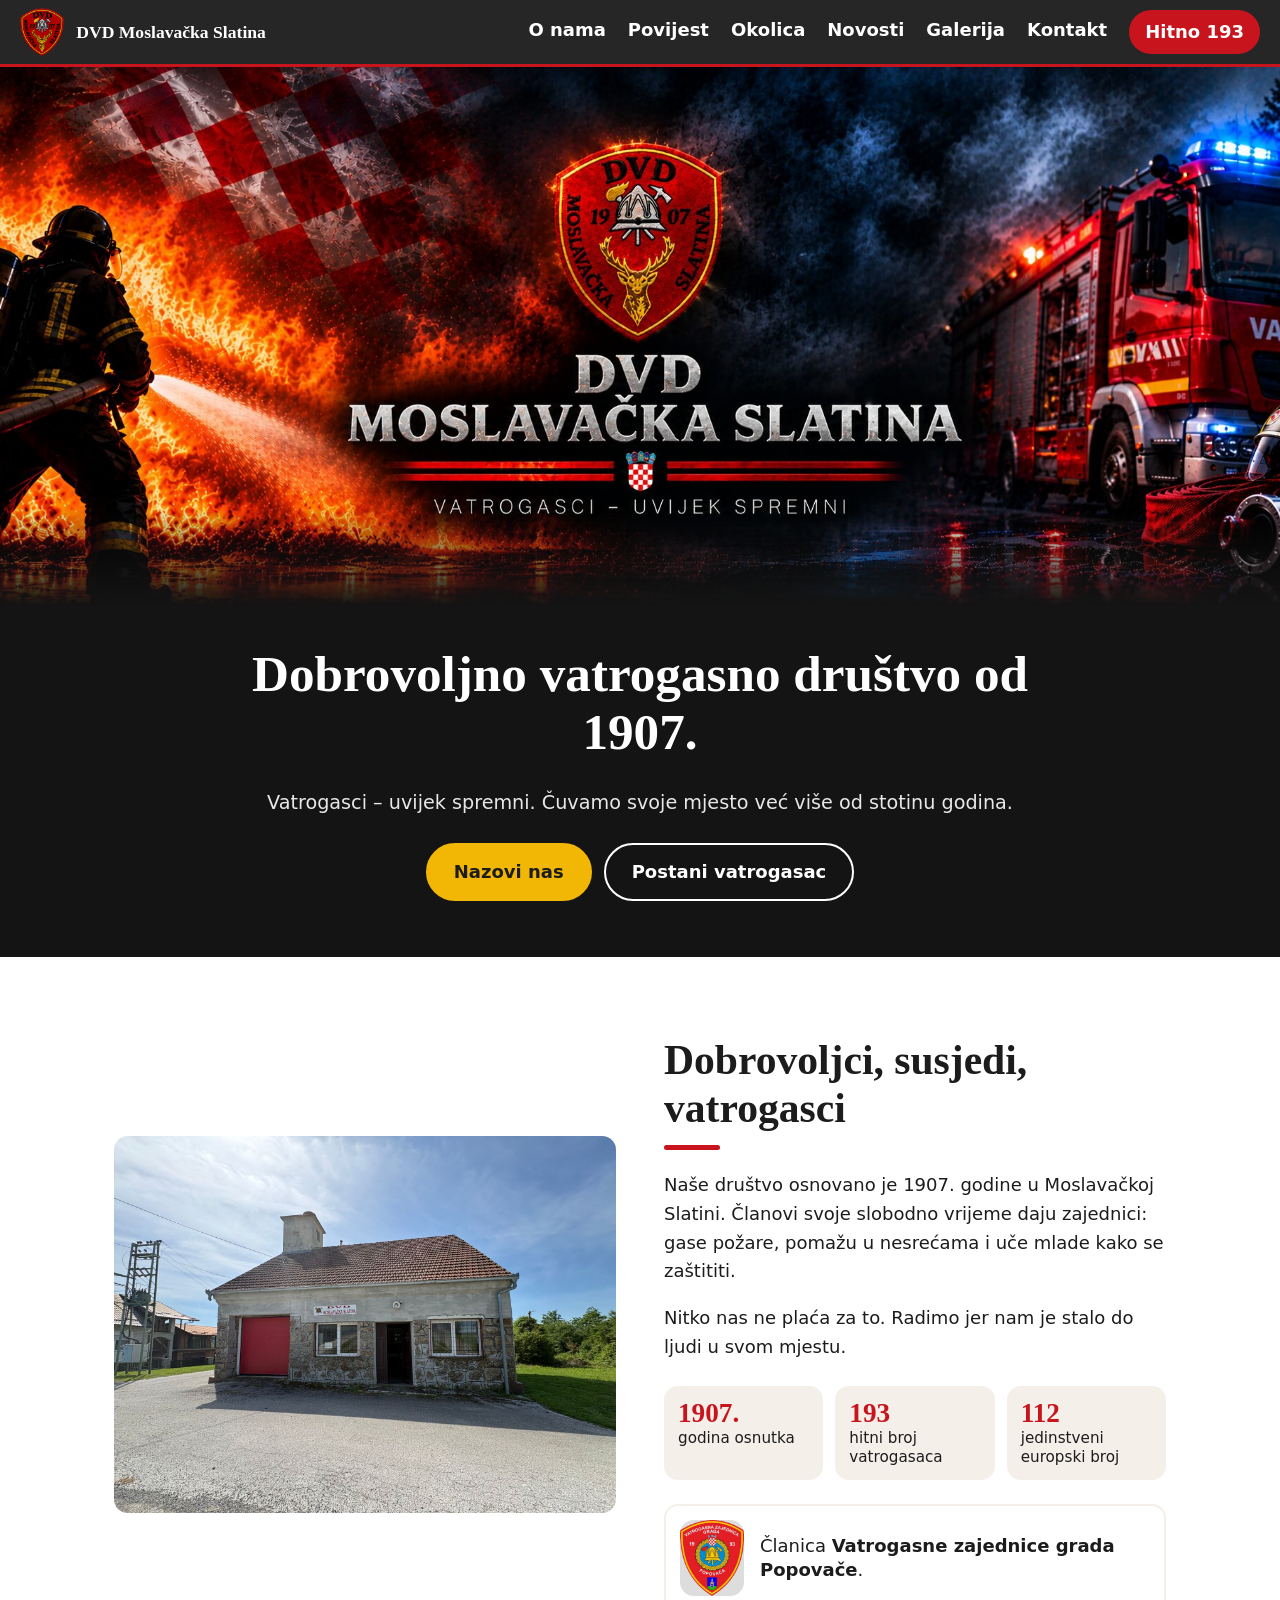
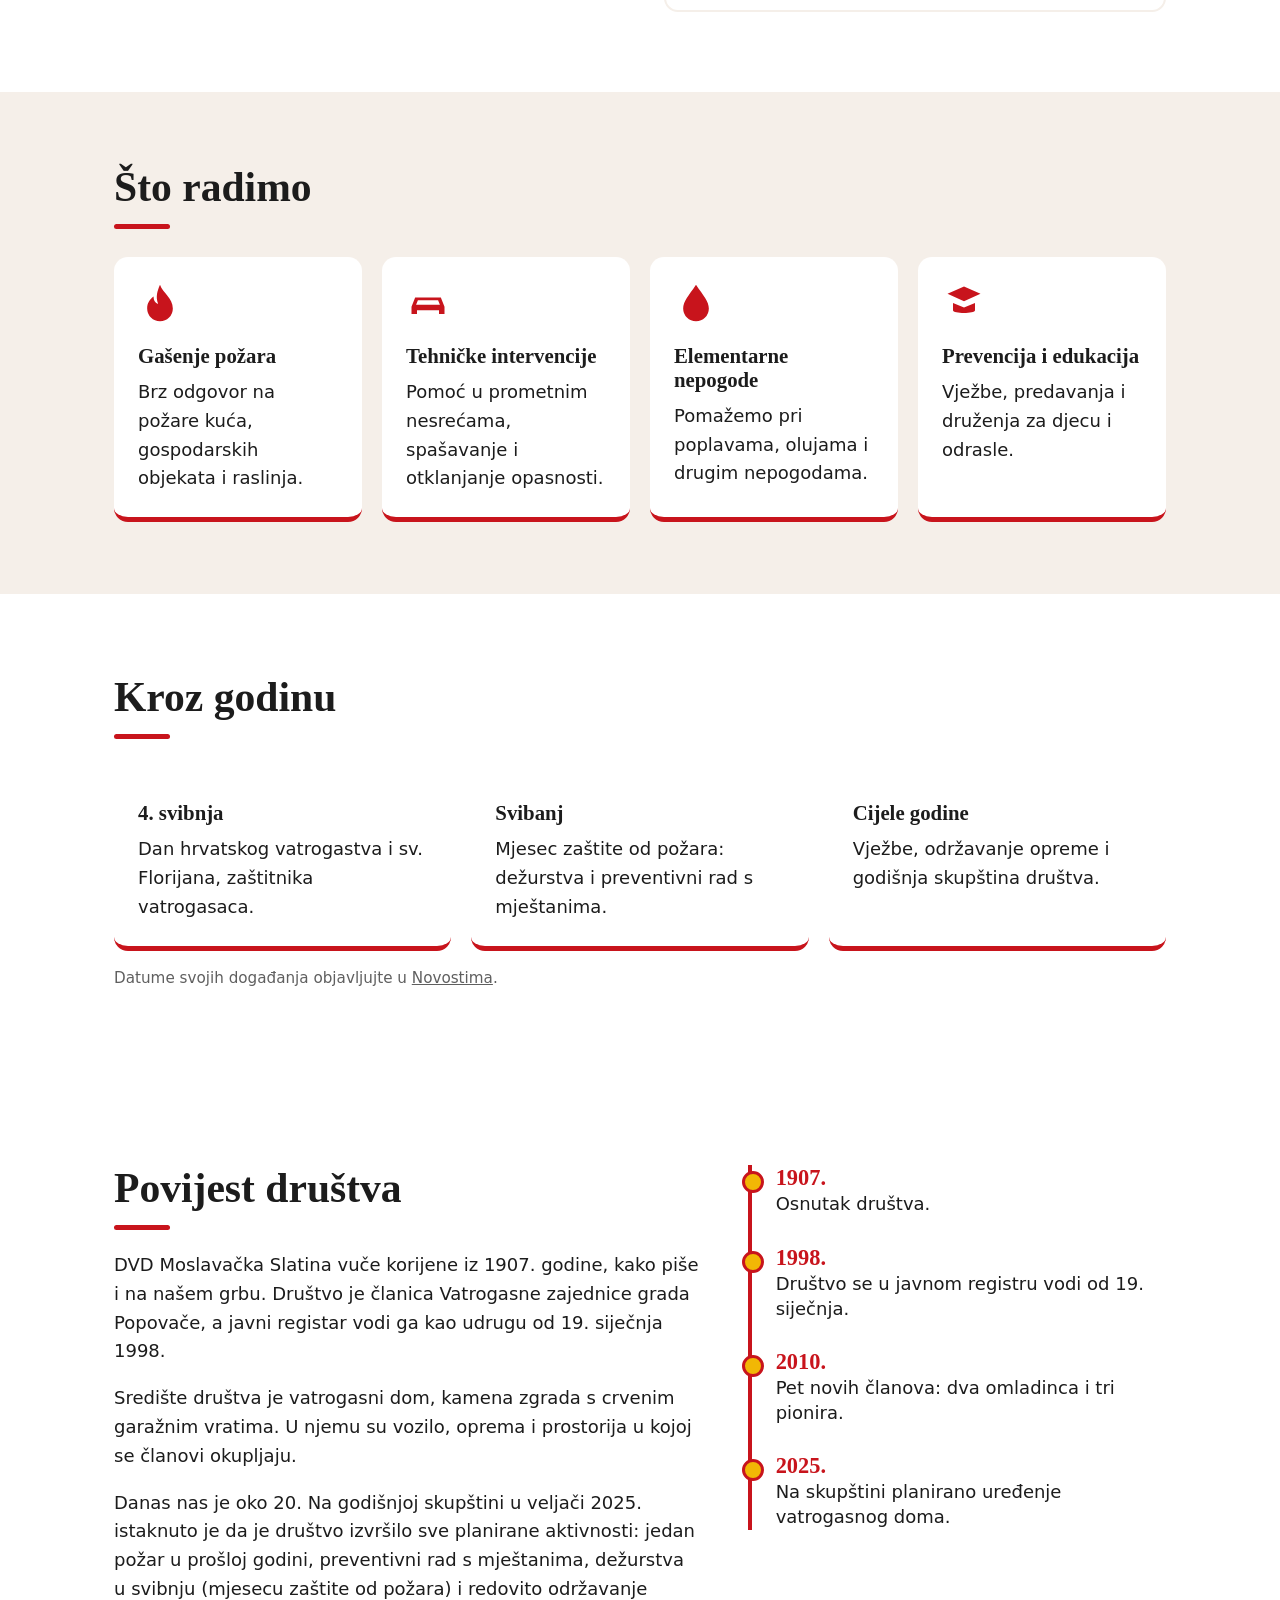
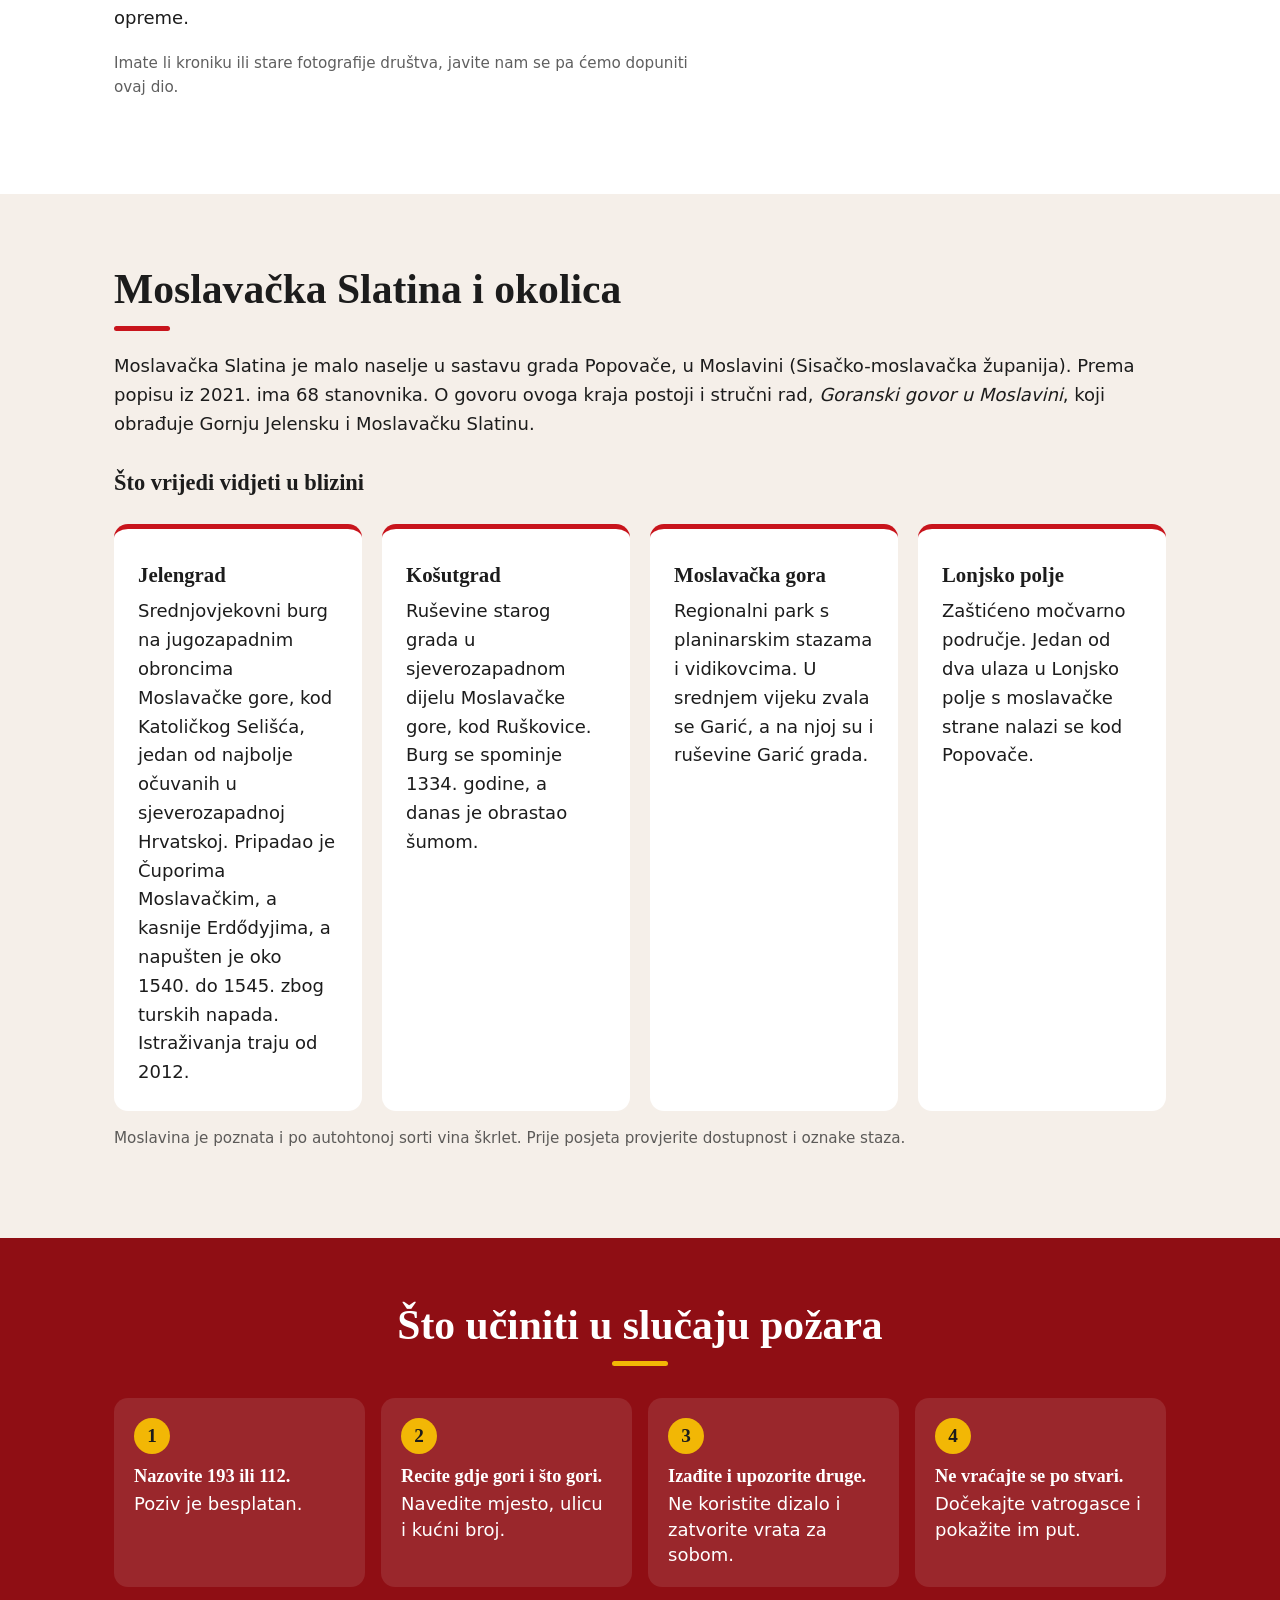
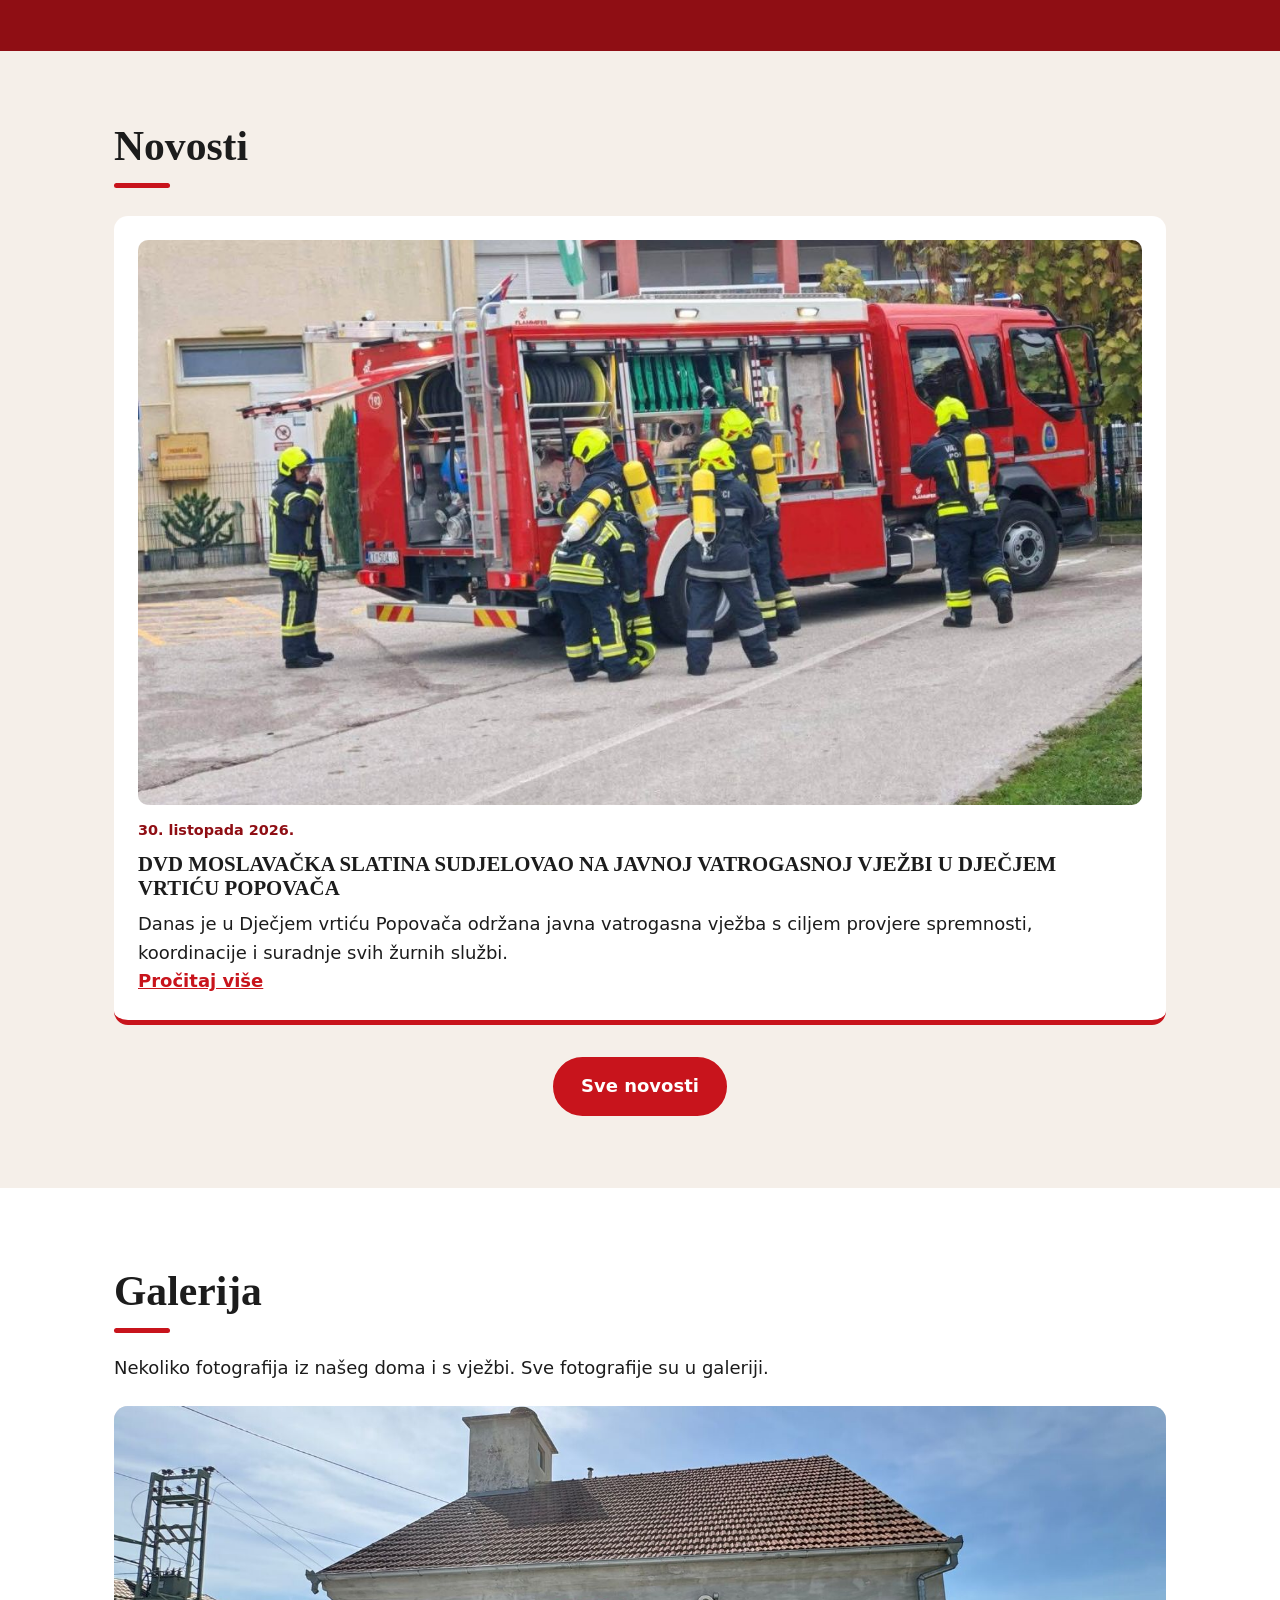
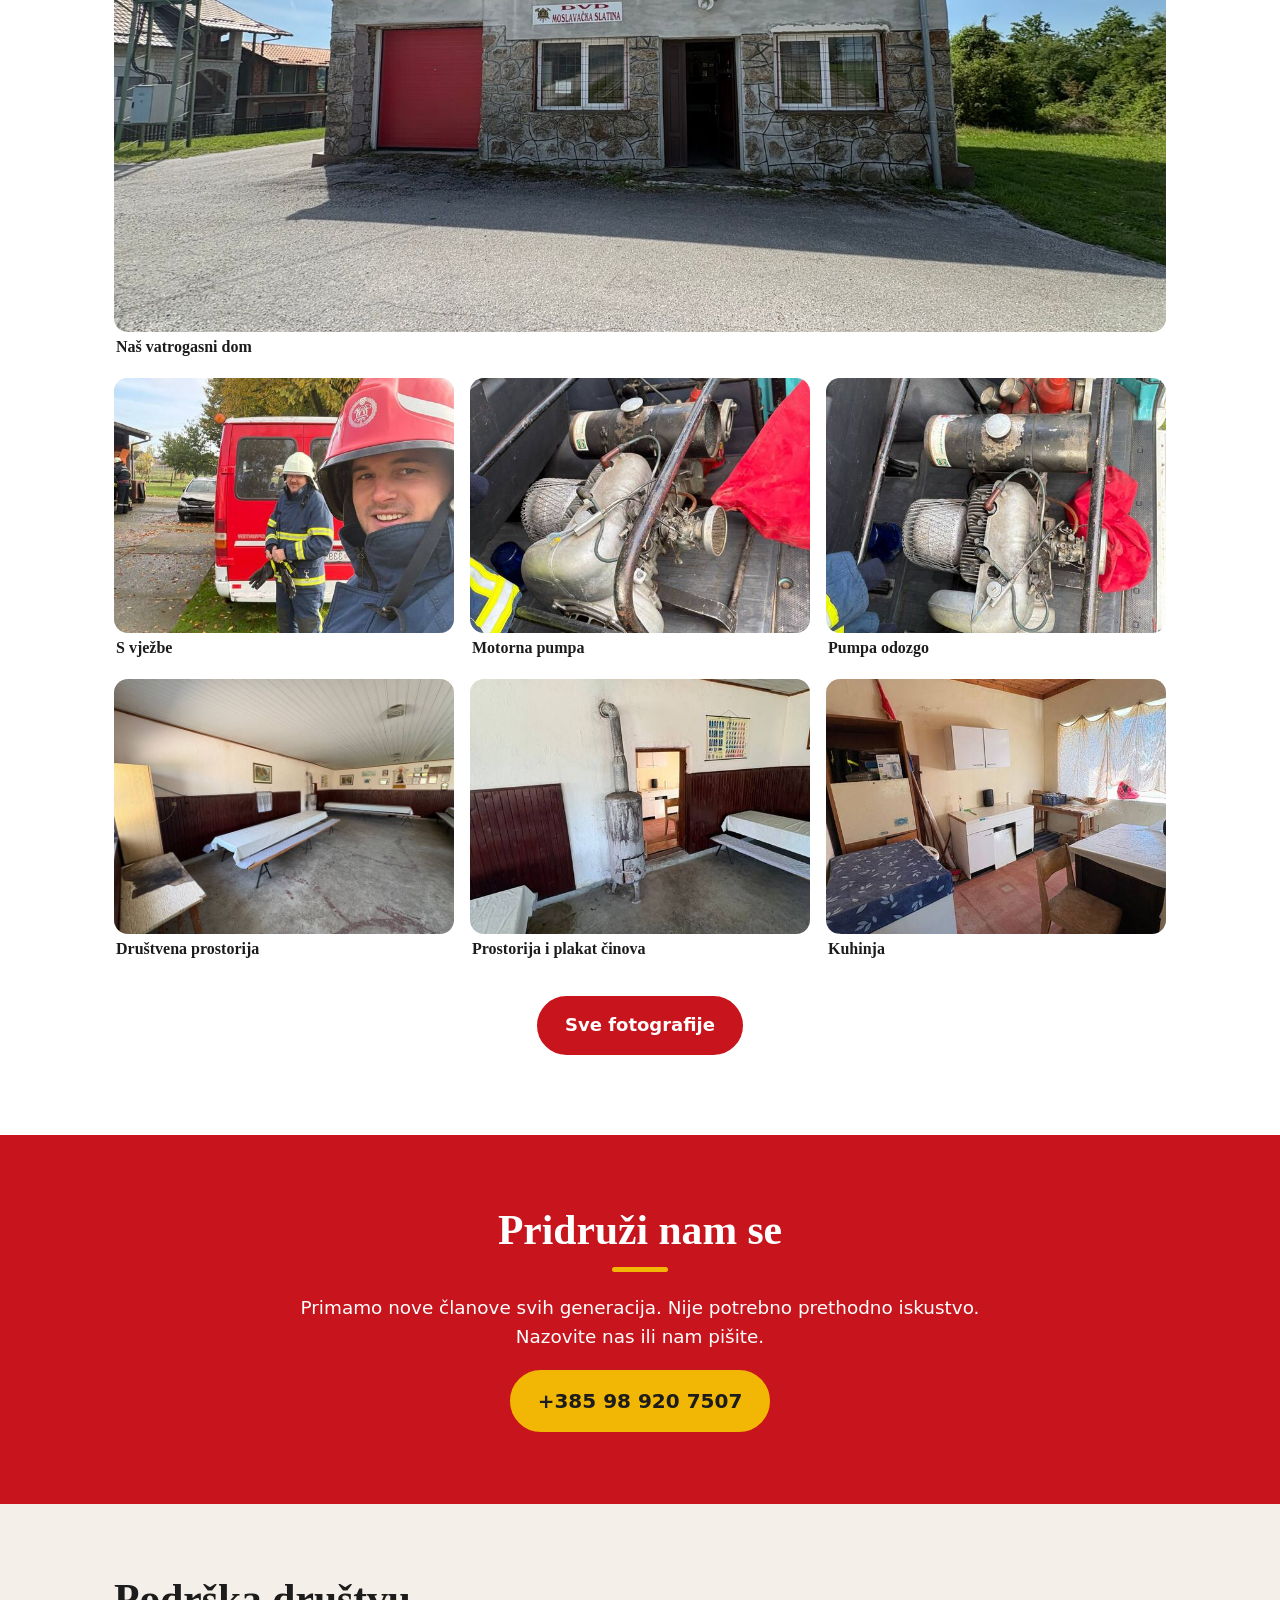
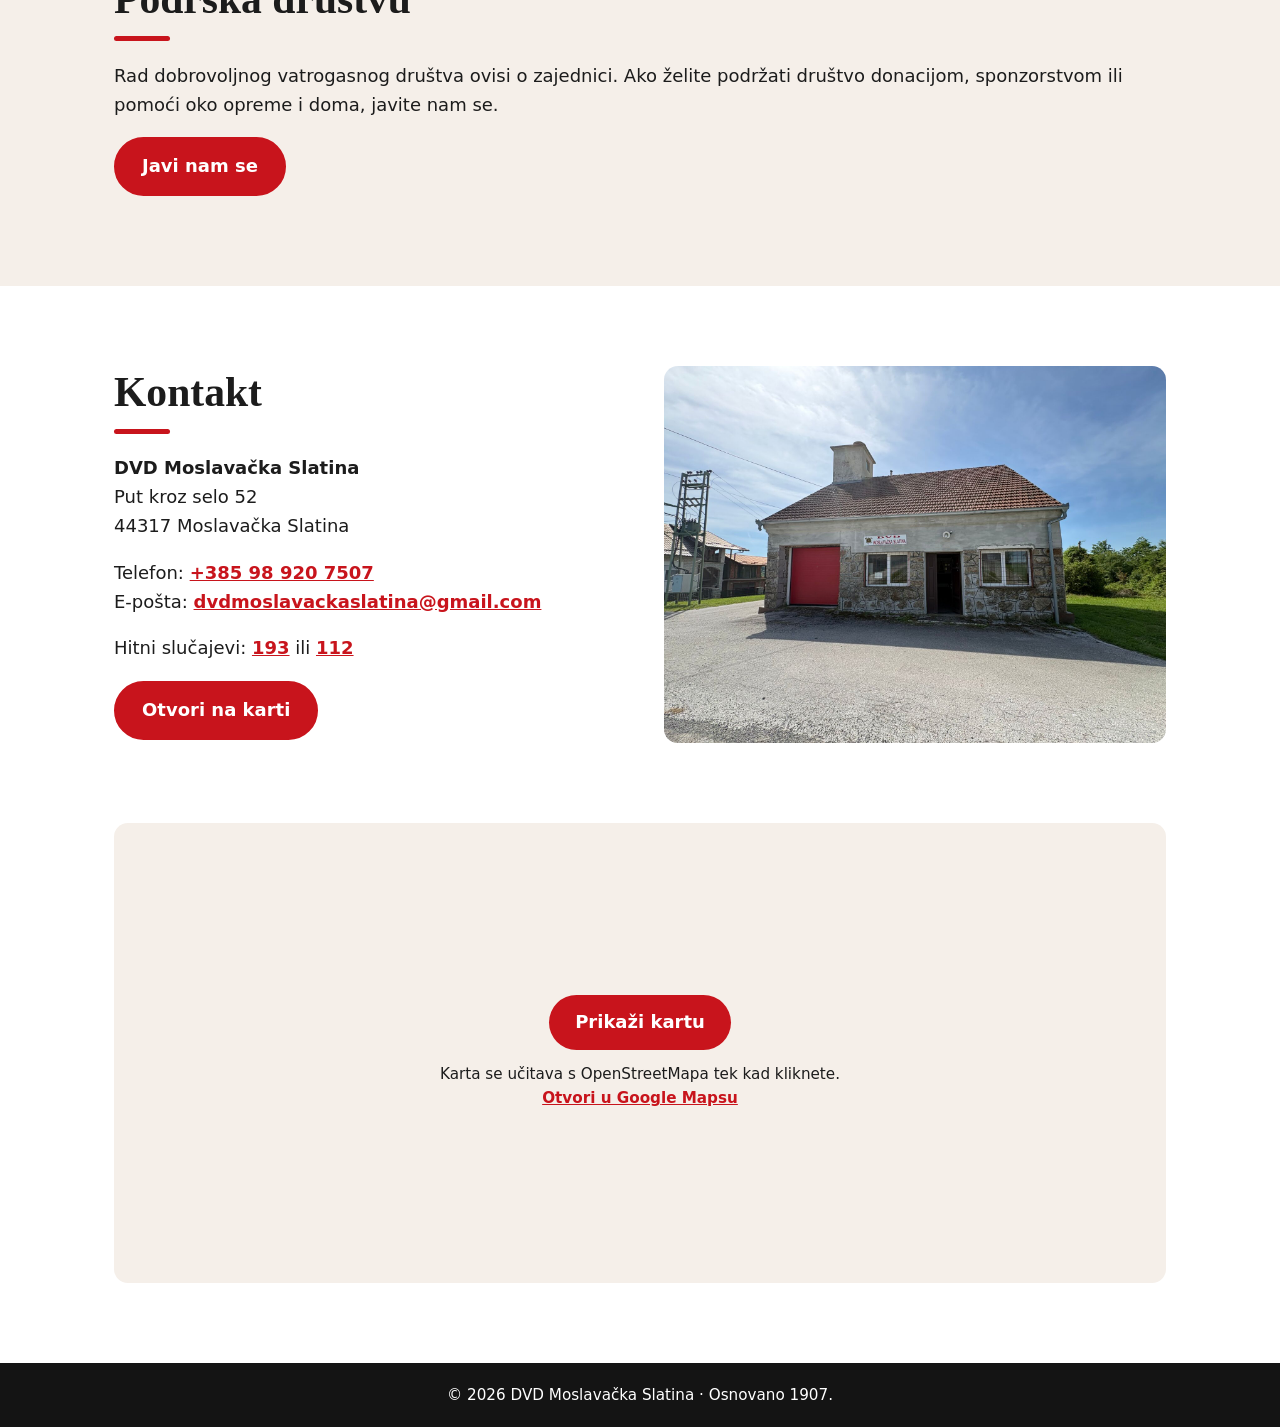
==== commit 04d29232: "support, local fonts" ====
--- a/index.html
+++ b/index.html
@@ -8,11 +8,11 @@
 <meta name="theme-color" content="#c8141c">
 <meta property="og:title" content="DVD Moslavačka Slatina">
 <meta property="og:description" content="Vatrogasci – uvijek spremni. Dobrovoljno vatrogasno društvo od 1907.">
-<meta property="og:image" content="assets/img/banner.jpg">
+<meta property="og:image" content="https://testing-enviroment.github.io/DVDMS_Website/assets/img/banner.jpg">
+<meta property="og:url" content="https://testing-enviroment.github.io/DVDMS_Website/">
+<meta property="og:locale" content="hr_HR">
+<link rel="canonical" href="https://testing-enviroment.github.io/DVDMS_Website/">
 <link rel="icon" href="assets/img/favicon.svg" type="image/svg+xml">
-<link rel="preconnect" href="https://fonts.googleapis.com">
-<link rel="preconnect" href="https://fonts.gstatic.com" crossorigin>
-<link href="https://fonts.googleapis.com/css2?family=Zilla+Slab:wght@500;700&family=Source+Sans+3:wght@400;600&display=swap" rel="stylesheet">
 <link rel="stylesheet" href="assets/css/style.css">
 </head>
 <body>
@@ -58,6 +58,16 @@
       <article><svg viewBox="0 0 48 48" aria-hidden="true"><path d="M24 6l18 8-18 8-18-8zM12 24v8c0 4 24 4 24 0v-8l-12 5z"/></svg><h3>Prevencija i edukacija</h3><p>Vježbe, predavanja i druženja za djecu i odrasle.</p></article>
     </div>
   </div>
+</section>
+
+<section id="godina" class="wrap">
+  <h2>Kroz godinu</h2>
+  <div class="grid">
+    <article><h3>4. svibnja</h3><p>Dan hrvatskog vatrogastva i sv. Florijana, zaštitnika vatrogasaca.</p></article>
+    <article><h3>Svibanj</h3><p>Mjesec zaštite od požara: dežurstva i preventivni rad s mještanima.</p></article>
+    <article><h3>Cijele godine</h3><p>Vježbe, održavanje opreme i godišnja skupština društva.</p></article>
+  </div>
+  <p class="note">Datume svojih događanja objavljujte u <a href="novosti.html">Novostima</a>.</p>
 </section>
 
 <section id="povijest" class="wrap hist">
@@ -135,6 +145,14 @@
   </div>
 </section>
 
+<section id="podrska" class="band">
+  <div class="wrap">
+    <h2>Podrška društvu</h2>
+    <p>Rad dobrovoljnog vatrogasnog društva ovisi o zajednici. Ako želite podržati društvo donacijom, sponzorstvom ili pomoći oko opreme i doma, javite nam se.</p>
+    <p><a class="btn dk" href="mailto:dvdmoslavackaslatina@gmail.com?subject=Podr%C5%A1ka%20dru%C5%A1tvu">Javi nam se</a></p>
+  </div>
+</section>
+
 <section id="kontakt" class="wrap split contact">
   <div>
     <h2>Kontakt</h2>
@@ -143,9 +161,15 @@
       <p>Telefon: <a href="tel:+385989207507">+385 98 920 7507</a><br>E-pošta: <a href="mailto:dvdmoslavackaslatina@gmail.com">dvdmoslavackaslatina@gmail.com</a></p>
       <p>Hitni slučajevi: <a href="tel:193">193</a> ili <a href="tel:112">112</a></p>
     </address>
-    <a class="btn dk" href="https://www.google.com/maps/search/?api=1&query=Put+kroz+selo+52+Moslavačka+Slatina" target="_blank" rel="noopener">Otvori na karti</a>
+    <a class="btn dk" href="https://www.google.com/maps?q=45.614501,16.66463" target="_blank" rel="noopener">Otvori na karti</a>
   </div>
   <figure><img src="assets/img/dom.jpg" alt="Ulaz u vatrogasni dom" width="1600" height="1200" loading="lazy"></figure>
+</section>
+<section class="wrap mapwrap" aria-label="Karta">
+  <div class="map" id="map" data-src="https://www.openstreetmap.org/export/embed.html?bbox=16.658630,45.611001,16.670630,45.618001&amp;layer=mapnik&amp;marker=45.614501,16.66463">
+    <button type="button" id="mapBtn">Prikaži kartu</button>
+    <p>Karta se učitava s OpenStreetMapa tek kad kliknete. <a href="https://www.google.com/maps?q=45.614501,16.66463" target="_blank" rel="noopener">Otvori u Google Mapsu</a></p>
+  </div>
 </section>
 </main>
 
@@ -153,7 +177,7 @@
 
 <div class="dock"><a href="tel:+385989207507">Nazovi</a><a href="mailto:dvdmoslavackaslatina@gmail.com">Pošalji e-poštu</a></div>
 
-<script type="application/ld+json">{"@context":"https://schema.org","@type":"FireStation","name":"DVD Moslavačka Slatina","foundingDate":"1907","telephone":"+385989207507","email":"dvdmoslavackaslatina@gmail.com","address":{"@type":"PostalAddress","streetAddress":"Put kroz selo 52","postalCode":"44317","addressLocality":"Moslavačka Slatina","addressCountry":"HR"}}</script>
+<script type="application/ld+json">{"@context":"https://schema.org","@type":"FireStation","name":"DVD Moslavačka Slatina","foundingDate":"1907","telephone":"+385989207507","email":"dvdmoslavackaslatina@gmail.com","geo":{"@type":"GeoCoordinates","latitude":45.614501,"longitude":16.66463},"address":{"@type":"PostalAddress","streetAddress":"Put kroz selo 52","postalCode":"44317","addressLocality":"Moslavačka Slatina","addressCountry":"HR"}}</script>
 <script src="assets/js/site.js"></script>
 <script src="assets/js/lightbox.js"></script>
 <script src="assets/js/news-data.js"></script>
--- a/assets/css/style.css
+++ b/assets/css/style.css
@@ -1,5 +1,5 @@
 :root{--red:#c8141c;--dark-red:#8f0e14;--gold:#f2b705;--ink:#1c1c1c;--paper:#fff;--soft:#f5efe9;--r:14px;
---head:"Zilla Slab",Rockwell,Georgia,serif;--body:"Source Sans 3",system-ui,-apple-system,"Segoe UI",sans-serif}
+--head:Rockwell,"Roboto Slab","Zilla Slab","Rockwell Nova",Georgia,"Times New Roman",serif;--body:system-ui,-apple-system,"Segoe UI",Roboto,"Helvetica Neue",Arial,sans-serif}
 *{box-sizing:border-box}html{scroll-behavior:smooth;scroll-padding-top:72px;-webkit-text-size-adjust:100%}
 body{margin:0;font:18px/1.6 var(--body);color:var(--ink);background:var(--paper);overflow-x:hidden}
 img{max-width:100%;height:auto;display:block}
@@ -116,3 +116,11 @@
 .newslist{display:grid;gap:20px;margin-top:28px;max-width:780px}
 .newslist .card{background:var(--soft);border-radius:var(--r);padding:24px;border-left:6px solid var(--red)}
 .newslist .card h3{font-size:1.5rem;margin-top:6px}.newslist .card p{margin:0 0 .8em}.newslist .card.hl{outline:3px solid var(--gold)}
+
+.mapwrap{padding-top:0}
+.map{position:relative;aspect-ratio:16/7;min-height:240px;border-radius:var(--r);background:var(--soft);display:flex;flex-direction:column;align-items:center;justify-content:center;gap:12px;text-align:center;padding:20px;overflow:hidden}
+.map p{margin:0;font-size:.95rem;max-width:30em}.map a{color:var(--red);font-weight:600}
+.map button{font:inherit;font-weight:600;padding:13px 26px;border:0;border-radius:99px;background:var(--red);color:#fff;cursor:pointer}
+.map iframe{position:absolute;inset:0;width:100%;height:100%;border:0}
+@media(max-width:820px){.map{aspect-ratio:4/3}}
+.map{width:100%}
